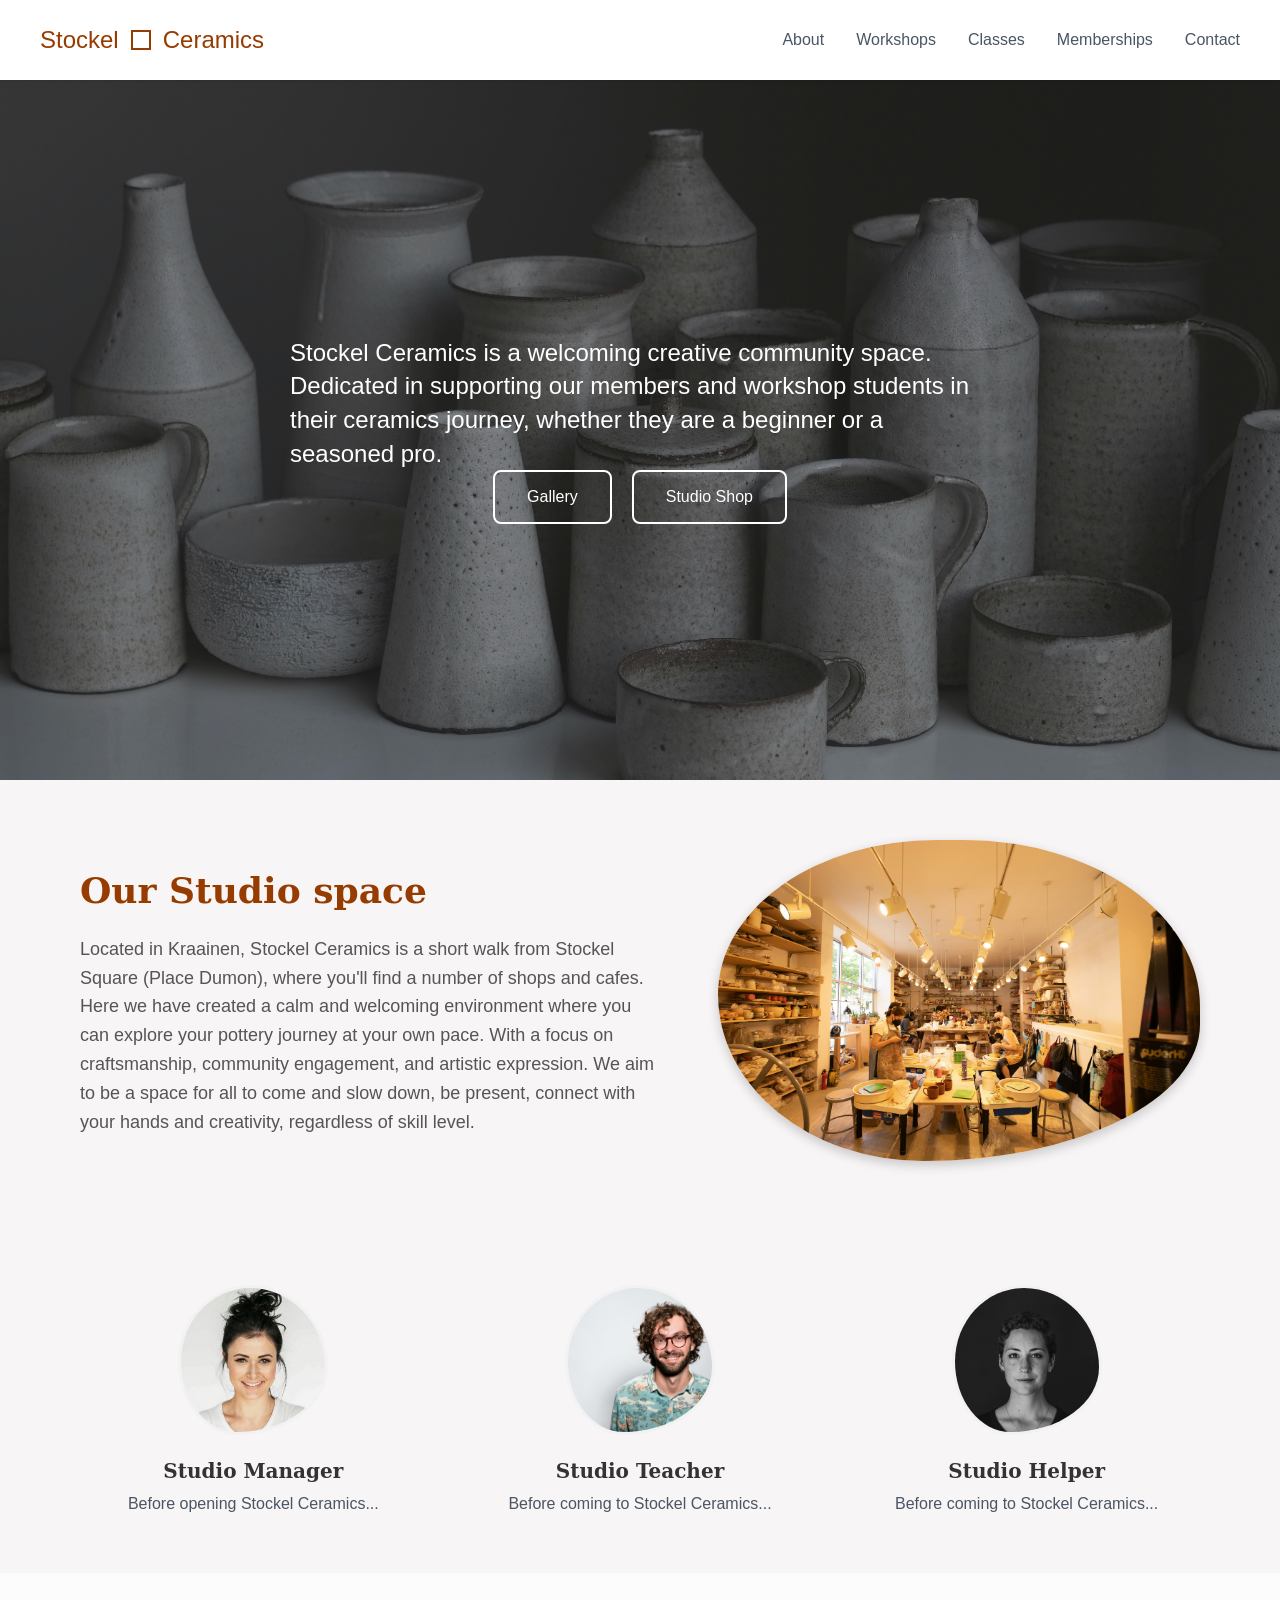
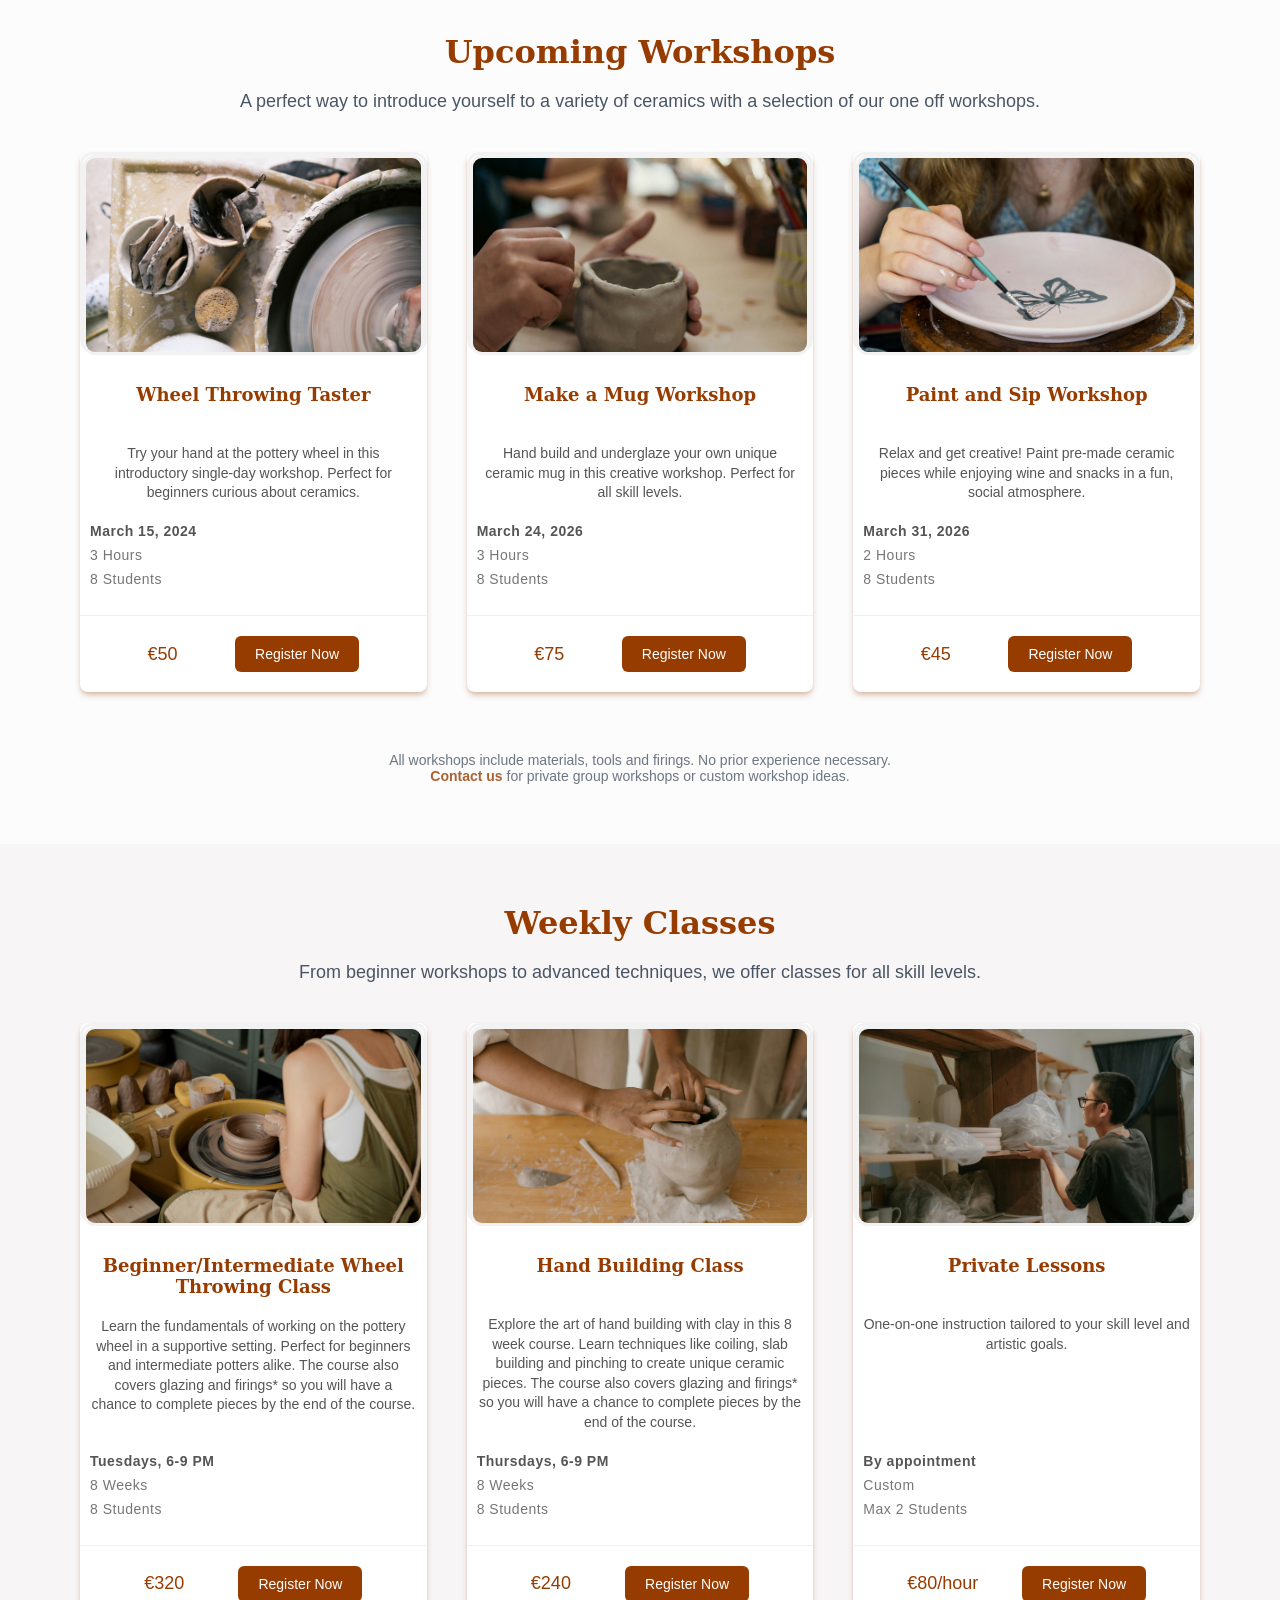
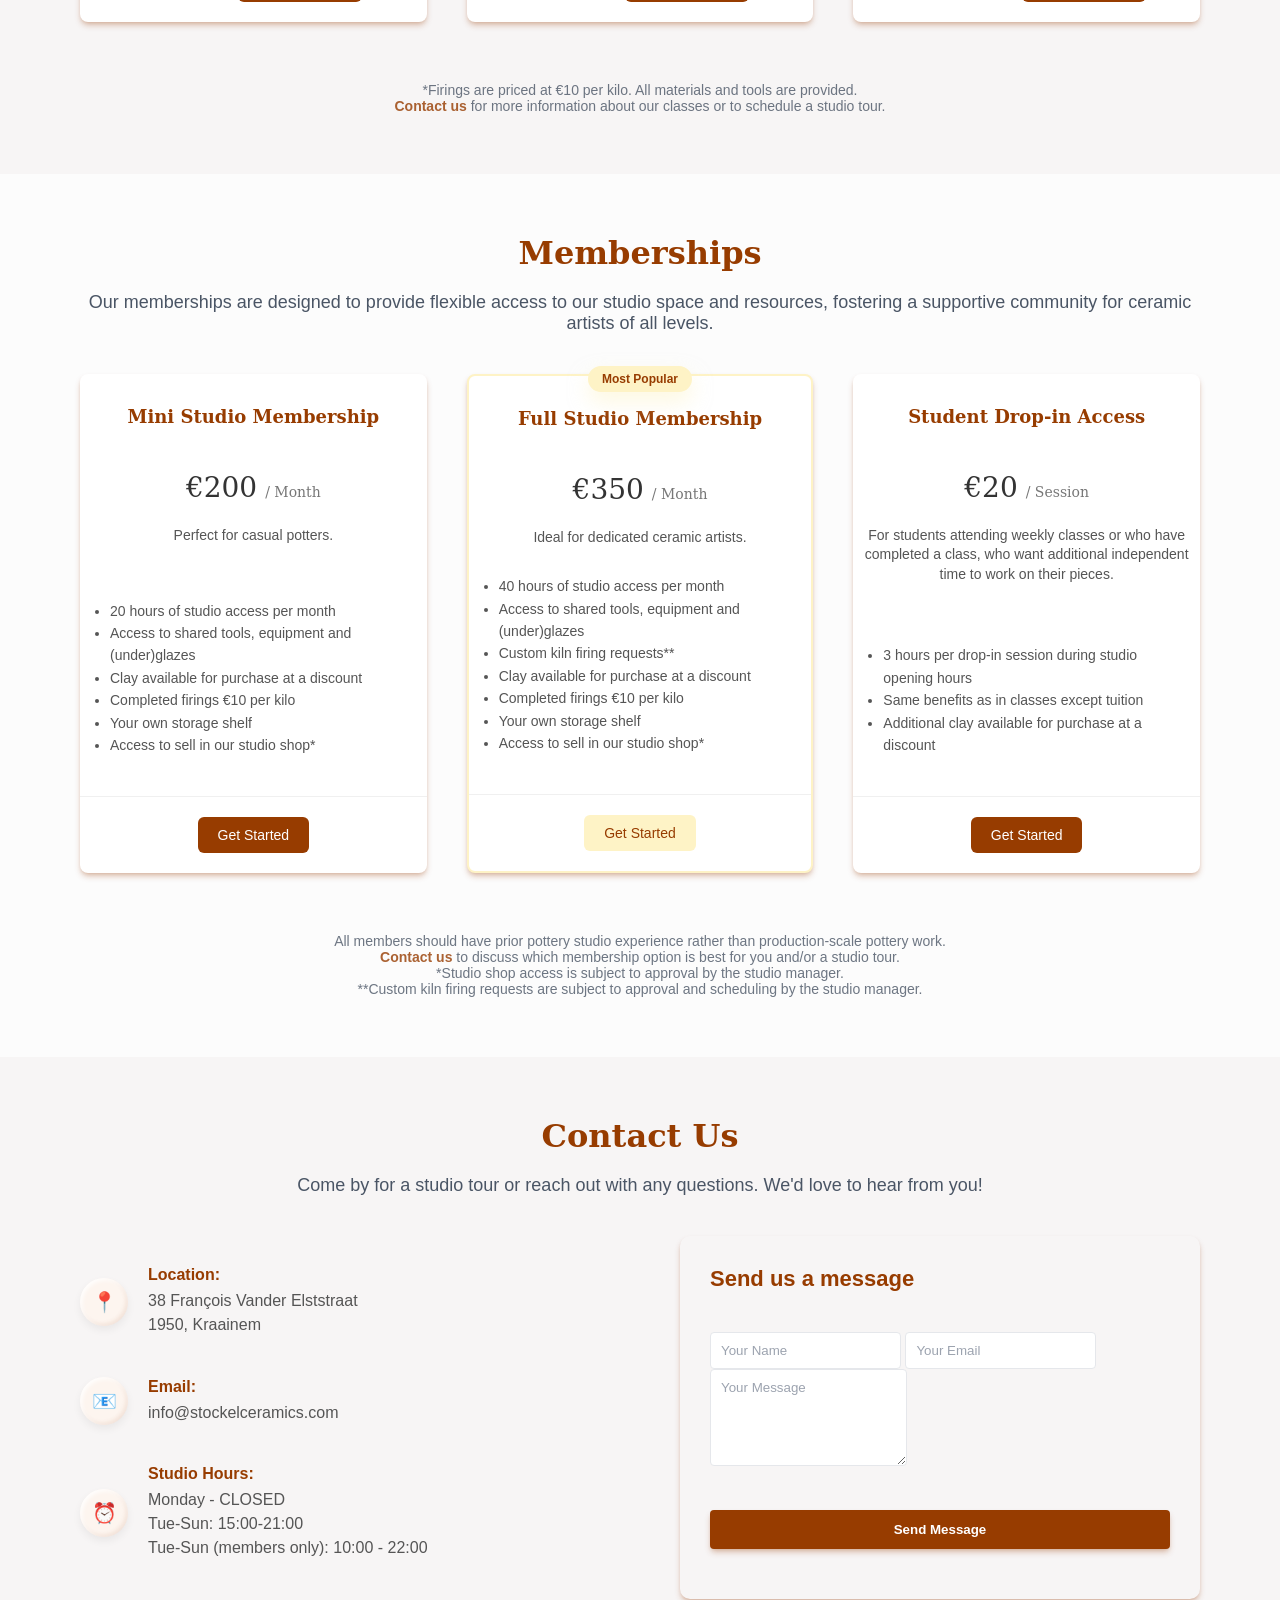
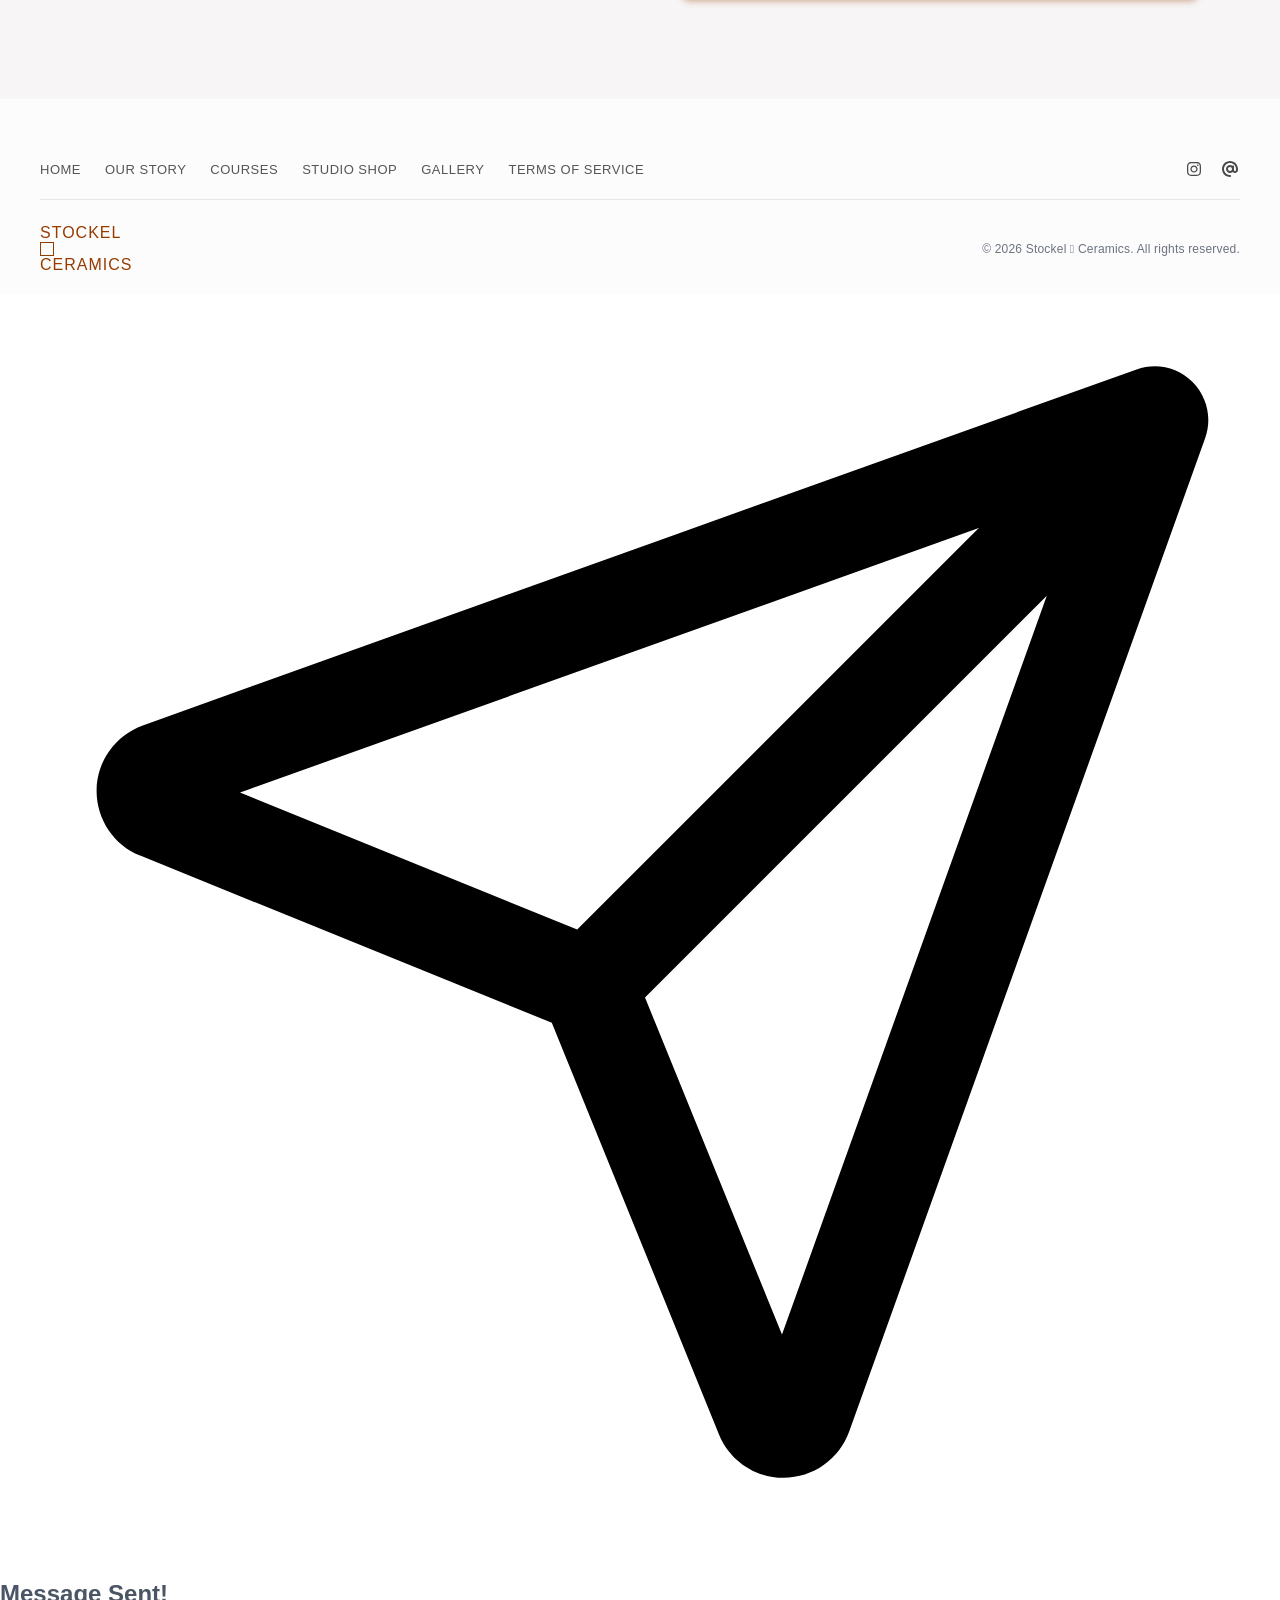
==== index.html @ bee84c6d "Update index.html Added sent-message code for the pop up once the contact form has been filled out" ====
<!doctype html>
<html lang="en">
  <head>
    <meta charset="UTF-8" />
    <meta name="viewport" content="width=device-width, initial-scale=1.0" />
    <link rel="stylesheet" href="src/styles.css" />
    <title>Homepage</title>
  </head>
  <body>
    <main class="studio-webpage">
      <header class="header">
        <a href="index.html" class="logo">
          <span class="logo__text">Stockel</span>
          <div class="logo__square"></div>
          <!-- The simple square outline -->
          <span class="logo__text">Ceramics</span>
        </a>

        <nav class="navigation">
          <ul class="nav-list">
            <li><a href="#about" class="nav-link">About</a></li>
            <li><a href="#workshops" class="nav-link">Workshops</a></li>
            <li><a href="#classes" class="nav-link">Classes</a></li>
            <li><a href="#memberships" class="nav-link">Memberships</a></li>
            <li><a href="#contact" class="nav-link">Contact</a></li>
          </ul>
        </nav>
      </header>

      <section class="hero">
        <img
          class="hero__background"
          src="image/hero-background.jpg"
          alt="A Selection of ceramics"
          width="100%"
        />
        <p class="hero__intro">
          Stockel Ceramics is a welcoming creative community space. Dedicated in
          supporting our members and workshop students in their ceramics
          journey, whether they are a beginner or a seasoned pro.
        </p>

        <div class="hero__actions">
          <a href="gallery.html" class="gallery-btn">Gallery</a>
          <a href="shop.html" class="shop-btn">Studio Shop</a>
        </div>
      </section>

      <!-- ABOUT SECTION -->

      <section class="about-section bg-shade" id="about">
        <div class="about__hero">
          <div class="about__text">
            <h2 class="about-title">Our Studio space</h2>
            <p class="studio-intro">
              Located in Kraainen, Stockel Ceramics is a short walk from Stockel
              Square (Place Dumon), where you'll find a number of shops and
              cafes. Here we have created a calm and welcoming environment where
              you can explore your pottery journey at your own pace. With a
              focus on craftsmanship, community engagement, and artistic
              expression. We aim to be a space for all to come and slow down, be
              present, connect with your hands and creativity, regardless of
              skill level.
            </p>
          </div>

          <div class="about__image-wrapper">
            <img
              class="about__image"
              src="image/studio-view.jpg"
              alt="Member working at the pottery wheel"
              width="100%"
            />
            <div class="about__image-accent"></div>
            <!-- The simple square outline accent -->
          </div>
        </div>

        <div class="values-grid">
          <div class="value-card">
            <div class="value-card__shape">
              <img src="image/studio-manager.jpg" alt="Studio Manager" />
            </div>
            <h3 class="value-title">Studio Manager</h3>
            <p>Before opening Stockel Ceramics...</p>
          </div>

          <div class="value-card">
            <div class="value-card__shape">
              <img src="image/studio-teacher.jpg" alt="Studio Teacher" />
            </div>
            <h3 class="value-title">Studio Teacher</h3>
            <p>Before coming to Stockel Ceramics...</p>
          </div>

          <div class="value-card">
            <div class="value-card__shape">
              <img src="image/studio-helper.jpg" alt="Studio Helper" />
            </div>
            <h3 class="value-title">Studio Helper</h3>
            <p>Before coming to Stockel Ceramics...</p>
          </div>
        </div>
      </section>

      <!-- WORKSHOPS SECTION -->

      <section class="offer-section bg-light" id="workshops">
        <div class="section__header">
          <h2 class="section-title">Upcoming Workshops</h2>
          <p class="section-subtitle">
            A perfect way to introduce yourself to a variety of ceramics with a
            selection of our one off workshops.
          </p>
        </div>
        <div class="section__list">
          <div class="offer-card">
            <div class="offer-card__image">
              <img
                src="image/wheel_unsplash.jpg"
                class="offer-card__image"
                alt="Wheel Throwing Workshop"
              />
            </div>
            <div class="offer-card__content">
              <h3 class="offer-card__title">Wheel Throwing Taster</h3>
              <p class="offer-card__description">
                Try your hand at the pottery wheel in this introductory
                single-day workshop. Perfect for beginners curious about
                ceramics.
              </p>
              <span class="offer-card__date">March 15, 2024</span>
              <span class="offer-card__duration">3 Hours</span>
              <span class="offer-card__class-size">8 Students</span>
            </div>
            <div class="offer-card__footer">
              <span class="offer-card__price">€50</span>
              <button class="offer-card__register-btn">Register Now</button>
            </div>
          </div>

          <div class="offer-card">
            <div class="offer-card__image">
              <img
                src="image/hand-build-a-mug.jpg"
                class="offer-card__image"
                alt="Hand Build a Mug Workshop"
              />
            </div>
            <div class="offer-card__content">
              <h3 class="offer-card__title">Make a Mug Workshop</h3>
              <p class="offer-card__description">
                Hand build and underglaze your own unique ceramic mug in this
                creative workshop. Perfect for all skill levels.
              </p>
              <span class="offer-card__date">March 24, 2026</span>
              <span class="offer-card__duration">3 Hours</span>
              <span class="offer-card__class-size">8 Students</span>
            </div>
            <div class="offer-card__footer">
              <span class="offer-card__price">€75</span>
              <button class="offer-card__register-btn">Register Now</button>
            </div>
          </div>

          <div class="offer-card">
            <div class="offer-card__image">
              <img
                src="image/paint-a-plate.jpg"
                class="offer-card__image"
                alt="Paint and Sip Workshop"
              />
            </div>
            <div class="offer-card__content">
              <h3 class="offer-card__title">Paint and Sip Workshop</h3>
              <p class="offer-card__description">
                Relax and get creative! Paint pre-made ceramic pieces while
                enjoying wine and snacks in a fun, social atmosphere.
              </p>
              <span class="offer-card__date">March 31, 2026</span>
              <span class="offer-card__duration">2 Hours</span>
              <span class="offer-card__class-size">8 Students</span>
            </div>
            <div class="offer-card__footer">
              <span class="offer-card__price">€45</span>
              <button class="offer-card__register-btn">Register Now</button>
            </div>
          </div>
        </div>

        <div class="offer__footer">
          <p class="offer__footer-text">
            All workshops include materials, tools and firings. No prior
            experience necessary.
          </p>
          <p class="offer__footer-text">
            <a href="#contact" class="offer__contact-link">Contact us</a> for
            private group workshops or custom workshop ideas.
          </p>
        </div>
      </section>

      <!-- CLASSES SECTION-->

      <section class="offer-section bg-shade" id="classes">
        <div class="section__header">
          <h2 class="section-title">Weekly Classes</h2>
          <p class="section-subtitle">
            From beginner workshops to advanced techniques, we offer classes for
            all skill levels.
          </p>
        </div>
        <div class="section__list">
          <div class="offer-card">
            <div class="offer-card__image">
              <img
                src="image/throwing_unsplash.jpg"
                class="offer-card__image"
                alt="Beginner/ Intermediate Class"
              />
            </div>
            <div class="offer-card__content">
              <h3 class="offer-card__title">
                Beginner/Intermediate Wheel Throwing Class
              </h3>
              <p class="offer-card__description">
                Learn the fundamentals of working on the pottery wheel in a
                supportive setting. Perfect for beginners and intermediate
                potters alike. The course also covers glazing and firings* so
                you will have a chance to complete pieces by the end of the
                course.
              </p>
              <span class="offer-card__date">Tuesdays, 6-9 PM</span>
              <span class="offer-card__duration">8 Weeks</span>
              <span class="offer-card__class-size">8 Students</span>
            </div>
            <div class="offer-card__footer">
              <span class="offer-card__price">€320</span>
              <button class="offer-card__register-btn">Register Now</button>
            </div>
          </div>

          <div class="offer-card">
            <div class="offer-card__image">
              <img
                src="image/hand-building.jpg"
                class="offer-card__image"
                alt="Hand Building Class"
              />
            </div>
            <div class="offer-card__content">
              <h3 class="offer-card__title">Hand Building Class</h3>
              <p class="offer-card__description">
                Explore the art of hand building with clay in this 8 week
                course. Learn techniques like coiling, slab building and
                pinching to create unique ceramic pieces. The course also covers
                glazing and firings* so you will have a chance to complete
                pieces by the end of the course.
              </p>
              <span class="offer-card__date">Thursdays, 6-9 PM</span>
              <span class="offer-card__duration">8 Weeks</span>
              <span class="offer-card__class-size">8 Students</span>
            </div>
            <div class="offer-card__footer">
              <span class="offer-card__price">€240</span>
              <button class="offer-card__register-btn">Register Now</button>
            </div>
          </div>

          <div class="offer-card">
            <div class="offer-card__image">
              <img
                src="image/student-works.jpg"
                class="offer-card__image"
                alt="Student Works"
              />
            </div>
            <div class="offer-card__content">
              <h3 class="offer-card__title">Private Lessons</h3>
              <p class="offer-card__description">
                One-on-one instruction tailored to your skill level and artistic
                goals.
              </p>
              <span class="offer-card__date">By appointment</span>
              <span class="offer-card__duration">Custom</span>
              <span class="offer-card__class-size">Max 2 Students</span>
            </div>

            <div class="offer-card__footer">
              <span class="offer-card__price">€80/hour</span>
              <button class="offer-card__register-btn">Register Now</button>
            </div>
          </div>
        </div>

        <div class="offer__footer">
          <p class="offer__footer-text">
            *Firings are priced at €10 per kilo. All materials and tools are
            provided. <br />
            <a href="#contact" class="offer__contact-link">Contact us</a> for
            more information about our classes or to schedule a studio tour.
          </p>
        </div>
      </section>

      <!-- MEMBERSHIP SECTION -->

      <section class="offer-section bg-light" id="memberships">
        <div class="section__header">
          <h2 class="section-title">Memberships</h2>
          <p class="section-subtitle">
            Our memberships are designed to provide flexible access to our
            studio space and resources, fostering a supportive community for
            ceramic artists of all levels.
          </p>
        </div>
        <div class="section__list">
          <div class="offer-card">
            <div class="offer-card__content">
              <h3 class="offer-card__title">Mini Studio Membership</h3>
              <div class="membership-card__price-box">
                <span class="membership-card__price">€200</span>
                <span class="membership-card__period">/ Month</span>
              </div>
              <p class="membership-card__description">
                Perfect for casual potters.
              </p>
              <ul class="membership-benefits">
                <li>20 hours of studio access per month</li>
                <li>Access to shared tools, equipment and (under)glazes</li>
                <li>Clay available for purchase at a discount</li>
                <li>Completed firings €10 per kilo</li>
                <li>Your own storage shelf</li>
                <li>Access to sell in our studio shop*</li>
              </ul>
            </div>

            <div class="offer-card__footer">
              <button class="offer-card__register-btn">Get Started</button>
            </div>
          </div>

          <div class="offer-card offer-card--most-popular">
            <div class="offer-card__badge">Most Popular</div>
            <!-- The badge for the most popular membership -->
            <div class="offer-card__content">
              <h3 class="offer-card__title">Full Studio Membership</h3>
              <div class="membership-card__price-box">
                <span class="membership-card__price">€350</span>
                <span class="membership-card__period">/ Month</span>
              </div>
              <p class="membership-card__description">
                Ideal for dedicated ceramic artists.
              </p>
              <ul class="membership-benefits">
                <li>40 hours of studio access per month</li>
                <li>Access to shared tools, equipment and (under)glazes</li>
                <li>Custom kiln firing requests**</li>
                <li>Clay available for purchase at a discount</li>
                <li>Completed firings €10 per kilo</li>
                <li>Your own storage shelf</li>
                <li>Access to sell in our studio shop*</li>
              </ul>
            </div>

            <div class="offer-card__footer">
              <button
                class="offer-card__register-btn offer-card__register-btn--most-popular"
              >
                Get Started
              </button>
            </div>
          </div>

          <div class="offer-card">
            <div class="offer-card__content">
              <h3 class="offer-card__title">Student Drop-in Access</h3>
              <div class="membership-card__price-box">
                <span class="membership-card__price">€20</span>
                <span class="membership-card__period">/ Session</span>
              </div>
              <p class="membership-card__description">
                For students attending weekly classes or who have completed a
                class, who want additional independent time to work on their
                pieces.
              </p>
              <ul class="membership-benefits">
                <li>3 hours per drop-in session during studio opening hours</li>
                <li>Same benefits as in classes except tuition</li>
                <li>Additional clay available for purchase at a discount</li>
              </ul>
            </div>

            <div class="offer-card__footer">
              <button class="offer-card__register-btn">Get Started</button>
            </div>
          </div>
        </div>

        <div class="offer__footer">
          <p class="offer__footer-text">
            All members should have prior pottery studio experience rather than
            production-scale pottery work. <br /><a
              href="#contact"
              class="offer__contact-link"
              >Contact us</a
            >
            to discuss which membership option is best for you and/or a studio
            tour. <br />
            *Studio shop access is subject to approval by the studio manager.
            <br />
            **Custom kiln firing requests are subject to approval and scheduling
            by the studio manager.
          </p>
        </div>
      </section>

      <!-- CONTACT PAGE -->

      <section class="contact-section bg-shade" id="contact">
        <div class="contact-us_header">
          <h2 class="section-title">Contact Us</h2>
          <p class="section-subtitle">
            Come by for a studio tour or reach out with any questions. We'd love
            to hear from you!
          </p>
        </div>

        <div class="contact-us_container">
          <div class="contact-us_info">
            <div class="info-details">
              <div class="info-icon">📍</div>
              <div class="info-text">
                <strong>Location:</strong>
                <p>38 François Vander Elststraat<br />1950, Kraainem</p>
              </div>
            </div>

            <div class="info-details">
              <div class="info-icon">📧</div>
              <div class="info-text">
                <strong>Email:</strong>
                <p>info@stockelceramics.com</p>
              </div>
            </div>

            <div class="info-details">
              <div class="info-icon">⏰</div>
              <div class="info-text">
                <strong>Studio Hours:</strong>
                <p>
                  Monday - CLOSED<br />Tue-Sun: 15:00-21:00<br />Tue-Sun
                  (members only): 10:00 - 22:00
                </p>
              </div>
            </div>
          </div>

          <form class="contact-form" id="contact-form">
            <h3 class="form-header">Send us a message</h3>
            <div class="user-details">
              <input type="text" name="name" placeholder="Your Name" required />
              <input
                type="email"
                name="email"
                placeholder="Your Email"
                required
              />
              <textarea
                name="message"
                placeholder="Your Message"
                rows="5"
                required
              ></textarea>
            </div>
            <button type="submit" class="btn-submit">Send Message</button>
          </form>
        </div>
      </section>

      <!-- FOOTER -->

      <footer class="footer">
        <div class="site-footer__container">
          <div class="site-footer__top-row">
            <nav class="site-footer__nav">
              <a href="index.html">Home</a>
              <a href="#about">Our Story</a>
              <a href="#workshops">Courses</a>
              <a href="shop.html">Studio Shop</a>
              <a href="gallery.html">Gallery</a>
              <a href="terms.html">Terms of Service</a>
            </nav>
            <div class="site-footer__socials">
              <a
                href="https://instagram.com/stockelceramics"
                target="_blank"
                aria-label="Instagram"
                class="social-icons"
              >
                <img
                  src="image/instagram-logo.svg"
                  alt="IG logo"
                  class="social-logo-svg"
                />
              </a>
              <a
                href="#contact"
                aria-label="Contact Email"
                class="social-icons"
              >
                <img
                  src="image/email-logo.svg"
                  alt="Email logo"
                  class="social-logo-svg"
                />
              </a>
            </div>
          </div>

          <hr class="site-footer__divider" />

          <div class="site-footer__bottom-row">
            <div class="site-footer__brand">
              <span class="site-footer__logo">Stockel</span>
              <div class="site-footer__logo-square"></div>
              <!-- The simple square outline -->
              <span class="site-footer__logo">Ceramics</span>
            </div>
            <p class="site-footer__copyright">
              © 2026 Stockel ⃞ Ceramics. All rights reserved.
            </p>
          </div>
        </div>
      </footer>
    </main>

    <!-- SENT MESSAGE CONFIRMATION -->

    <div class="sent-message-overlay hidden" id="sent-message-popup">
      <div class="sent-message-card">
        <h2 class="sent-message__header">
          <img
            src="image/paper-plane.svg"
            class="sent-message__image"
            alt="paper plane icon"
          />Message Sent!
        </h2>
        <p>Thank you for your message. We'll be in touch soon!.</p>
      </div>
    </div>

    <script src="src/index.js"></script>
  </body>
</html>
---- src/styles.css ----
/* Global Reset & Base Styles */
html {
  scroll-behavior: smooth;
}

* {
  box-sizing: border-box;
  margin: 0;
  padding: 0;
}

body {
  font-family: "Inter", sans-serif;
  background-color: white;
  color: #4a5565;
}

/* Header & Logo */
.header {
  width: 100%; /* Changed from 1030px to be responsive */
  height: 80px;
  padding: 0 40px;
  display: flex;
  justify-content: space-between;
  align-items: center;
  background: rgba(255, 255, 255, 0.95);
  box-shadow: 0 1px 3px rgba(0, 0, 0, 0.1);
  position: sticky; /* Keeps header at top while scrolling */
  top: 0;
  z-index: 1000;
}

.logo {
  display: flex;
  align-items: center;
  gap: 12px;
  color: #973c00;
  font-size: 24px;
  font-weight: 400;
  text-decoration: none;
}

.logo__square {
  width: 20px;
  height: 20px;
  border: 2px solid #973c00;
}

/* Navigation */
.nav-list {
  display: flex;
  list-style: none;
  gap: 32px;
}

.nav-link {
  text-decoration: none;
  color: #4a5565;
  font-size: 16px;
  transition: color 0.2s;
}

.nav-link:hover {
  color: #973c00;
}

/* Hero Section */
.hero {
  position: relative; /* Essential for containing the absolute image */
  min-height: 700px;
  display: flex;
  flex-direction: column;
  justify-content: center;
  align-items: center;
  overflow: hidden; /* Keeps the image inside the hero box */
  background-color: #333; /* Fallback color so you can see if the hero exists */
}

.hero__background {
  position: absolute;
  top: 0;
  left: 0;
  width: 100%;
  height: 100%;
  object-fit: cover; /* Prevents the image from being squashed */
  opacity: 0.5;
  z-index: 0; /* Changed from -1 to 0 */
}

.hero__intro {
  max-width: 700px;
  color: white;
  font-size: 24px;
  line-height: 1.4;
  position: relative; /* Needed for z-index to work */
  z-index: 1; /* Ensures text is above the background image */
}

/* Buttons */
.hero__actions {
  display: flex;
  gap: 20px;
  position: relative; /* Needed for z-index to work */
  z-index: 1; /* Ensures buttons are above the background image */
}

.gallery-btn,
.shop-btn {
  padding: 16px 32px;
  border: 2px solid white;
  border-radius: 8px;
  color: white;
  text-decoration: none;
  font-size: 16px;
  transition: background 0.3s;
}

.gallery-btn:hover,
.shop-btn:hover {
  background: white;
  color: #333;
}

/* GALLERY PAGE */

.gallery-year__header {
  margin: 60px auto 20px auto;
  max-width: 1200px;
  padding: 0 40px;
}

.gallery-year__header h2 {
  color: #973c00;
  font-family: serif, georgia, serif;
  font-size: 24px;
}

.gallery-year__header hr {
  border: none;
}

.gallery-grid {
  display: grid;
  /* This creates 3 columns that resize automatically */
  grid-template-columns: repeat(auto-fit, minmax(300px, 1fr));
  gap: 20px;
  padding: 40px;
  max-width: 1200px;
  margin: 0 auto; /* Centers the whole grid */
}

.gallery-item img {
  height: 300px;
  border-radius: 4px;
  box-shadow:
    0px 4px 6px -1px rgba(151, 60, 0, 0.3),
    0px 2px 4px -2px rgba(151, 60, 0, 0.2); /* Subtle shadow for depth */
  object-fit: cover; /* Keeps images from looking squished */
  transition: transform 0.3s ease;
  width: 100%;
}

.gallery-item img:hover {
  transform: scale(1.02); /* Subtle pop effect on hover */
}

/* STUDIO SHOP PAGE */

.studio-page {
  background-color: #fcfcfc;
}

.shop-content {
  padding: 80px 20px 20px 20px; /* More top room, less bottom room */
  max-width: 1100px;
  margin: 0 auto;
  text-align: center; /* Centers all text inside */
}

.shop-content h1 {
  font-size: 32px;
  color: #333;
  margin-bottom: 16px; /* Space between H1 and P */
  font-weight: 500;
  letter-spacing: -0.5px;
}

.shop-content p {
  font-size: 18px;
  color: #666;
  max-width: 600px; /* Keeps the text from stretching too wide */
  margin: 0 auto 40px auto; /* Centers the paragraph block and adds space below */
  line-height: 1.6;
}

.shop-grid {
  display: grid;
  grid-template-columns: repeat(auto-fit, minmax(250px, 1fr));
  gap: 24px;
  padding: 60px 20px;
  max-width: 1100px;
  margin: 0 auto;
}

.product-card {
  background: white;
  border-radius: 12px;
  overflow: hidden;
  box-shadow: 0 4px 12px rgba(0, 0, 0, 0.05); /* Soft shadow */
  transition: transform 0.2s ease;
}

.product-card__image {
  background-color: #f2f2f2; /* Light grey background behind the products */
  height: 250px;
  display: flex;
  justify-content: center;
  align-items: center;
}

.product-card__image img {
  width: 100%;
  height: 100%;
  object-fit: cover;
}

.product-card__info {
  padding: 20px;
}

.product-card__title {
  font-size: 18px;
  color: #333;
  margin-bottom: 8px;
}

.product-card__description {
  font-size: 14px;
  color: #666;
  margin-bottom: 20px;
  line-height: 1.4;
}

.product-card__footer {
  align-items: center;
  border-top: 1px solid #f0f0f0;
  display: flex;
  width: 100%;
}

.product-card__price {
  color: #973c00; /* Your brand orange */
  display: inline-flex;
  font-size: 20px;
  font-weight: 500;
  line-height: 1;
  margin: 0;
  padding-top: 20px;
  transform: translateY(6px);
  width: auto;
}

.btn-buy {
  align-items: center;
  background-color: #973c00;
  border: none;
  border-radius: 6px;
  cursor: pointer;
  display: flex;
  height: 40px;
  justify-content: center;
  margin: auto;
  transition: background 0.2s;
  width: 40px;
}

.btn-buy:hover {
  background-color: #7a3100;
  opacity: 0.8;
  transition:
    background 0.2s,
    opacity 0.2s;
}

.btn-buy__icon {
  color: white;
  display: block;
  font-size: 24px;
  font-weight: 300;
  line-height: 1;
  transform: translateY(-1px);
}

/* ABOUT SECTION */

.about-section,
.offer-section,
.contact-section {
  width: 100%;
  padding: 60px 0;
}

.about__hero,
.section__header,
.section__list,
.values-grid,
.contact-us_container {
  max-width: 1200px;
  margin: 0 auto;
  padding: 0 40px; /* Keeps your nice breathing room on the sides */
}

.bg-light {
  background-color: #fcfcfc;
}

.bg-shade {
  background-color: #f7f5f5;
}

.about__hero {
  display: grid;
  grid-template-columns: 1.2fr 1fr;
  gap: 60px;
  align-items: center;
  margin-bottom: 100px;
}

.about-title {
  color: #973c00;
  font-size: 36px;
  margin-bottom: 24px;
  font-family: "serif", Georgia, serif;
}

.about__text p {
  color: #555;
  font-size: 18px;
  line-height: 1.6;
  margin-bottom: 20px;
}

.about__image-wrapper {
  position: relative;
}

.about__image {
  width: 100%;
  height: auto;
  object-fit: cover;
  border-radius: 48% 52% 61% 45% / 51% 55% 45% 55%;
  margin-bottom: 20px;
  box-shadow: 0 4px 12px rgba(0, 0, 0, 0.2);
}

.values-grid {
  display: grid;
  grid-template-columns: repeat(3, 1fr);
  gap: 40px;
  text-align: center;
}

.value-card__shape img {
  width: 150px;
  height: 150px;
  object-fit: cover;
  border-radius: 48% 52% 61% 39% / 51% 55% 45% 49%;
  margin-bottom: 20px;
  border: 3px solid #f2f2f2;
}

.value-title {
  color: #333;
  font-size: 20px;
  margin-bottom: 12px;
  font-family: "Serif", Georgia, serif;
}

/* WORKSHOPS + CLASSES SECTION */

.section__header {
  text-align: center;
  margin-bottom: 40px;
}

.section-title {
  color: #973c00;
  font-family: "Serif", Georgia, serif;
}

.section__list {
  display: grid;
  grid-template-columns: repeat(3, 1fr);
  gap: 40px;
}

.offer-card {
  background: white;
  border-radius: 8px;
  box-shadow:
    0px 4px 6px -1px rgba(151, 60, 0, 0.3),
    0px 2px 4px -2px rgba(151, 60, 0, 0.2); /* Subtle shadow for depth */
  display: flex;
  flex-direction: column;
}

.offer-card__image {
  border-radius: 12px;
  border: 3px solid #f2f2f2;
  height: 200px;
  object-fit: cover;
  width: 100%;
}

.offer-card__content {
  display: flex;
  flex-direction: column;
  flex-grow: 1;
  padding: 20px 10px;
}

.offer-card__title {
  color: #973c00;
  font-family: "Serif", Georgia, serif;
  font-size: 18px;
  font-weight: 600;
  margin-top: 12px;
  margin-bottom: 8px;
  min-height: 40px; /* Ensures titles have a consistent height */
  text-align: center;
}

.offer-card__description {
  color: #555;
  font-size: 14px;
  line-height: 1.4;
  margin-top: 12px;
  margin-bottom: 20px;
  text-align: center;
}

.offer-card__date,
.offer-card__duration,
.offer-card__class-size {
  color: #555;
  display: block;
  font-size: 14px;
  letter-spacing: 0.5px;
  margin-bottom: 8px;
}

.offer-card__date {
  font-weight: 600;
  margin-top: auto; /* Pushes the date to the bottom of the description */
}

.offer-card__duration,
.offer-card__class-size {
  font-weight: 400;
  opacity: 0.8;
}

.offer-card__footer {
  align-items: center;
  border-top: 1px solid #f0f0f0;
  display: flex;
  justify-content: space-evenly;
  margin-top: auto;
  padding: 20px 10px;
}

.offer-card__price {
  color: #973c00;
  font-size: 18px;
  font-weight: 500;
}

.offer-card__register-btn {
  background-color: #973c00;
  border: none;
  border-radius: 6px;
  color: white;
  cursor: pointer;
  font-size: 14px;
  font-weight: 500;
  padding: 10px 20px;
  transition: background 0.2s;
}

.offer-card__register-btn:hover {
  background-color: #7a3100;
  opacity: 0.8;
  transition:
    background 0.2s,
    opacity 0.2s;
}

.offer__footer {
  font-size: 14px;
  margin-top: 60px;
  opacity: 0.8;
  text-align: center;
}

.offer__contact-link {
  color: #973c00;
  font-weight: 600;
  text-decoration: none;
  transition: color 0.2s;
}

.offer__contact-link:hover {
  color: #7a3100;
}

/* MEMBERSHIP SECTION */

.membership-card__price-box {
  align-items: baseline;
  display: flex;
  font-family: "Serif", Georgia, serif;
  gap: 8px;
  justify-content: center;
  margin-top: 20px;
  margin-bottom: 12px;
}

.membership-card__price {
  color: #333;
  display: flex;
  font-size: 28px;
  font-weight: 500;
  line-height: 1;
}

.membership-card__period {
  color: #777;
  display: flex;
  font-size: 14px;
  font-weight: 400;
  line-height: 1;
}

.membership-card__description {
  color: #555;
  font-size: 14px;
  line-height: 1.4;
  margin-top: 12px;
  margin-bottom: 20px;
  text-align: center;
}

.membership-benefits {
  color: #555;
  font-family: inter, sans-serif;
  font-size: 14px;
  line-height: 1.6;
  margin-top: auto; /* Pushes the benefits list to the bottom of the card */
  padding: 8px 20px 20px 20px;
}

.offer-card--most-popular {
  border: 2px solid #fef3c6;
  position: relative;
}

.offer-card__badge {
  background-color: #fef3c6;
  color: #973c00;
  border: 2px solid #fef3c6;
  border-radius: 20px;
  box-shadow: 0px 10px 20px rgba(254, 243, 198, 0.5); /* Soft orange glow */
  font-size: 12px;
  font-weight: 600;
  left: 50%;
  padding: 4px 12px;
  position: absolute;
  top: -10px;
  transform: translateX(-50%);
}

.offer-card__register-btn--most-popular {
  background-color: #fef3c6;
  color: #973c00;
}

.offer-card__register-btn--most-popular:hover {
  background-color: #fcd34d;
  color: #973c00;
  opacity: 0.9;
  transition:
    background 0.2s,
    opacity 0.2s;
}

/* CONTACT SECTION*/

.contact-us_header {
  margin-bottom: 40px;
  text-align: center;
}

.section-title {
  color: #973c00;
  font-size: 32px;
  font-weight: 600;
  margin-bottom: 20px;
}

.section-subtitle {
  font-size: 18px;
  margin-top: 10px;
}

.contact-us_info {
  margin-top: 30px;
}

.contact-us_container {
  align-items: start;
  display: grid;
  gap: 80px;
  grid-template-columns: 1fr 1fr;
  margin-top: 40px;
}

.info-details {
  align-items: center;
  display: flex;
  gap: 20px;
  margin-bottom: 40px;
}

.info-icon {
  align-items: center;
  background: #fdf5ef;
  border-radius: 50%;
  box-shadow:
    inset 2px 2px 4px rgba(255, 255, 255, 0.9),
    /* Top-left white highlight */ inset -2px -2px 4px rgba(151, 60, 0, 0.1),
    /* Bottom-right orange shade */ 0px 4px 8px rgba(0, 0, 0, 0.06); /* Soft shadow underneath */
  display: flex;
  flex-shrink: 0;
  font-size: 20px;
  justify-content: center;
  height: 48px;
  width: 48px;
}

.info-text strong {
  color: #973c00;
  display: block;
  margin-bottom: 5px;
}

.info-text p {
  color: #555;
  line-height: 1.5;
}

.contact-form {
  border-radius: 10px;
  box-shadow:
    0px 4px 6px -1px rgba(151, 60, 0, 0.3),
    0px 2px 4px -2px rgba(151, 60, 0, 0.2); /* Subtle shadow for depth */
  display: flex;
  flex-direction: column;
  gap: 20px;
  margin-bottom: 40px;
  padding: 30px;
}

.form-header {
  color: #973c00;
  font-size: 22px;
  font-weight: 600;
  margin-bottom: 20px;
}

.contact-form input,
.contact-form textarea {
  border: 1px solid #e5e7eb;
  border-radius: 4px;
  font-family: inherit;
  padding: 10px;
}

.contact-form input::placeholder,
.contact-form textarea::placeholder {
  color: #9ca3af;
  opacity: 1;
  font-weight: 300;
}

.btn-submit {
  background: #973c00;
  border: none;
  border-radius: 4px;
  box-shadow:
    0px 4px 6px -1px rgba(151, 60, 0, 0.3),
    0px 2px 4px -2px rgba(151, 60, 0, 0.2); /* Subtle shadow for depth */
  color: white;
  cursor: pointer;
  font-weight: 600;
  margin-top: 20px;
  margin-bottom: 20px;
  padding: 12px;
  transition: opacity 0.3s ease;
}

.btn-submit:hover {
  opacity: 0.9;
}

/* FOOTER */

.footer {
  background-color: #fcfcfc;
  font-family: "Inter", sans-serif;
  padding: 60px 40px 20px 40px;
}

.site-footer__container {
  max-width: 1200px;
  margin: 0 auto;
}

.site-footer__top-row {
  align-items: center;
  display: flex;
  justify-content: space-between;
  margin-bottom: 20px;
}

.site-footer__nav {
  display: flex;
  gap: 24px;
}

.site-footer__nav a {
  color: #555;
  font-size: 13px;
  font-weight: 500;
  letter-spacing: 0.5px;
  text-decoration: none;
  text-transform: uppercase;
  transition: color 0.2s ease;
}

.site-footer__nav a:hover {
  color: #973c00;
}

.site-footer__socials {
  display: flex;
  gap: 16px;
}

.social-icons {
  font-size: 12px;
  text-decoration: none;
  opacity: 0.7;
  transition:
    transform 0.2s,
    opacity 0.2s;
}

.social-logo-svg {
  display: block;
  height: 20px;
  object-fit: contain;
  width: 20px;
}

.site-footer__divider {
  border: none;
  border-top: 1px solid #e5e7eb;
  margin: 0 0 24px 0;
}

.site-footer__bottom-row {
  align-items: center;
  display: flex;
  justify-content: space-between;
}

.site-footer__logo {
  color: #973c00;
  font-size: 16px;
  letter-spacing: 1px;
  text-transform: uppercase;
}

.site-footer__logo-square {
  border: 1.5px solid #973c00;
  height: 14px;
  width: 14px;
}

.site-footer__copyright {
  color: #6b7280;
  font-size: 12px;
  letter-spacing: 0.2px;
}

/* TERMS OF SERVICE + STUDENT CONTRACT */

.terms-content,
.contract-content {
  background-color: #fcfcfc;
  margin: 0 auto;
  padding: 100px 20px;
  width: 100%;
}

.terms-container,
.contract-container {
  margin: 0 auto;
  max-width: 750px;
  padding: 0 40px;
}

.terms-container h1,
.contract-container h1 {
  color: #973c00;
  font-family: inter, sans-serif;
  font-size: 32px;
  margin-bottom: 8px;
}

.terms-section,
.contract-section {
  margin-top: 40px;
}

.terms-section h3,
.contract-section h3 {
  color: #973c00;
  border-bottom: 1px solid #e5e7eb;
  font-family: inter, sans-serif;
  font-size: 12px;
  margin-bottom: 12px;
  padding-bottom: 6px;
}

.terms-section p,
.contract-section li {
  color: #555;
  line-height: 1.6;
  margin-bottom: 16px;
  text-align: justify;
}

.contract-section ul {
  color: #555;
}

.contract-section li {
  color: #555;
  list-style-type: none;
  font-size: 15px;
  line-height: 1.6;
  margin-bottom: 10px;
}

.terms-section strong,
.contract-section strong {
  color: #973c00;
}

.contract-link {
  color: #973c00;
  text-decoration: none;
}

.contract-link:hover {
  text-decoration: none;
}
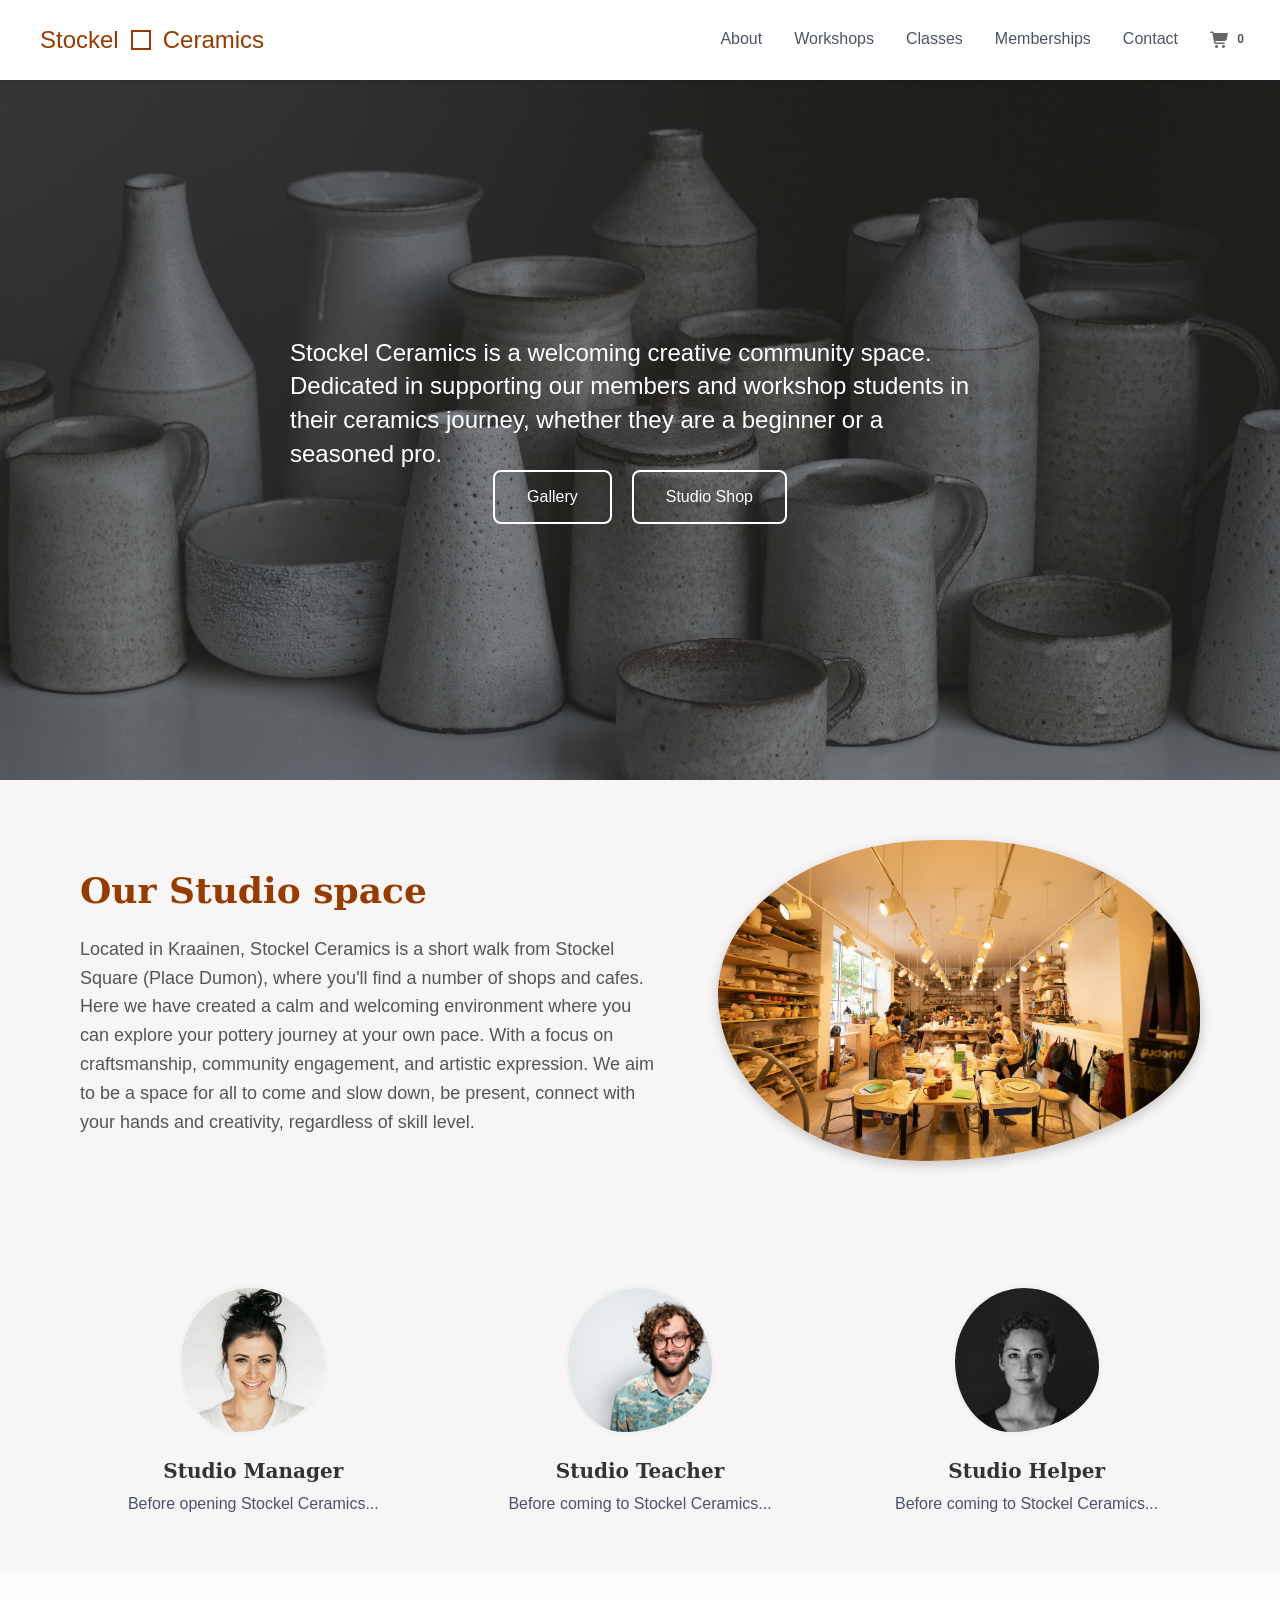
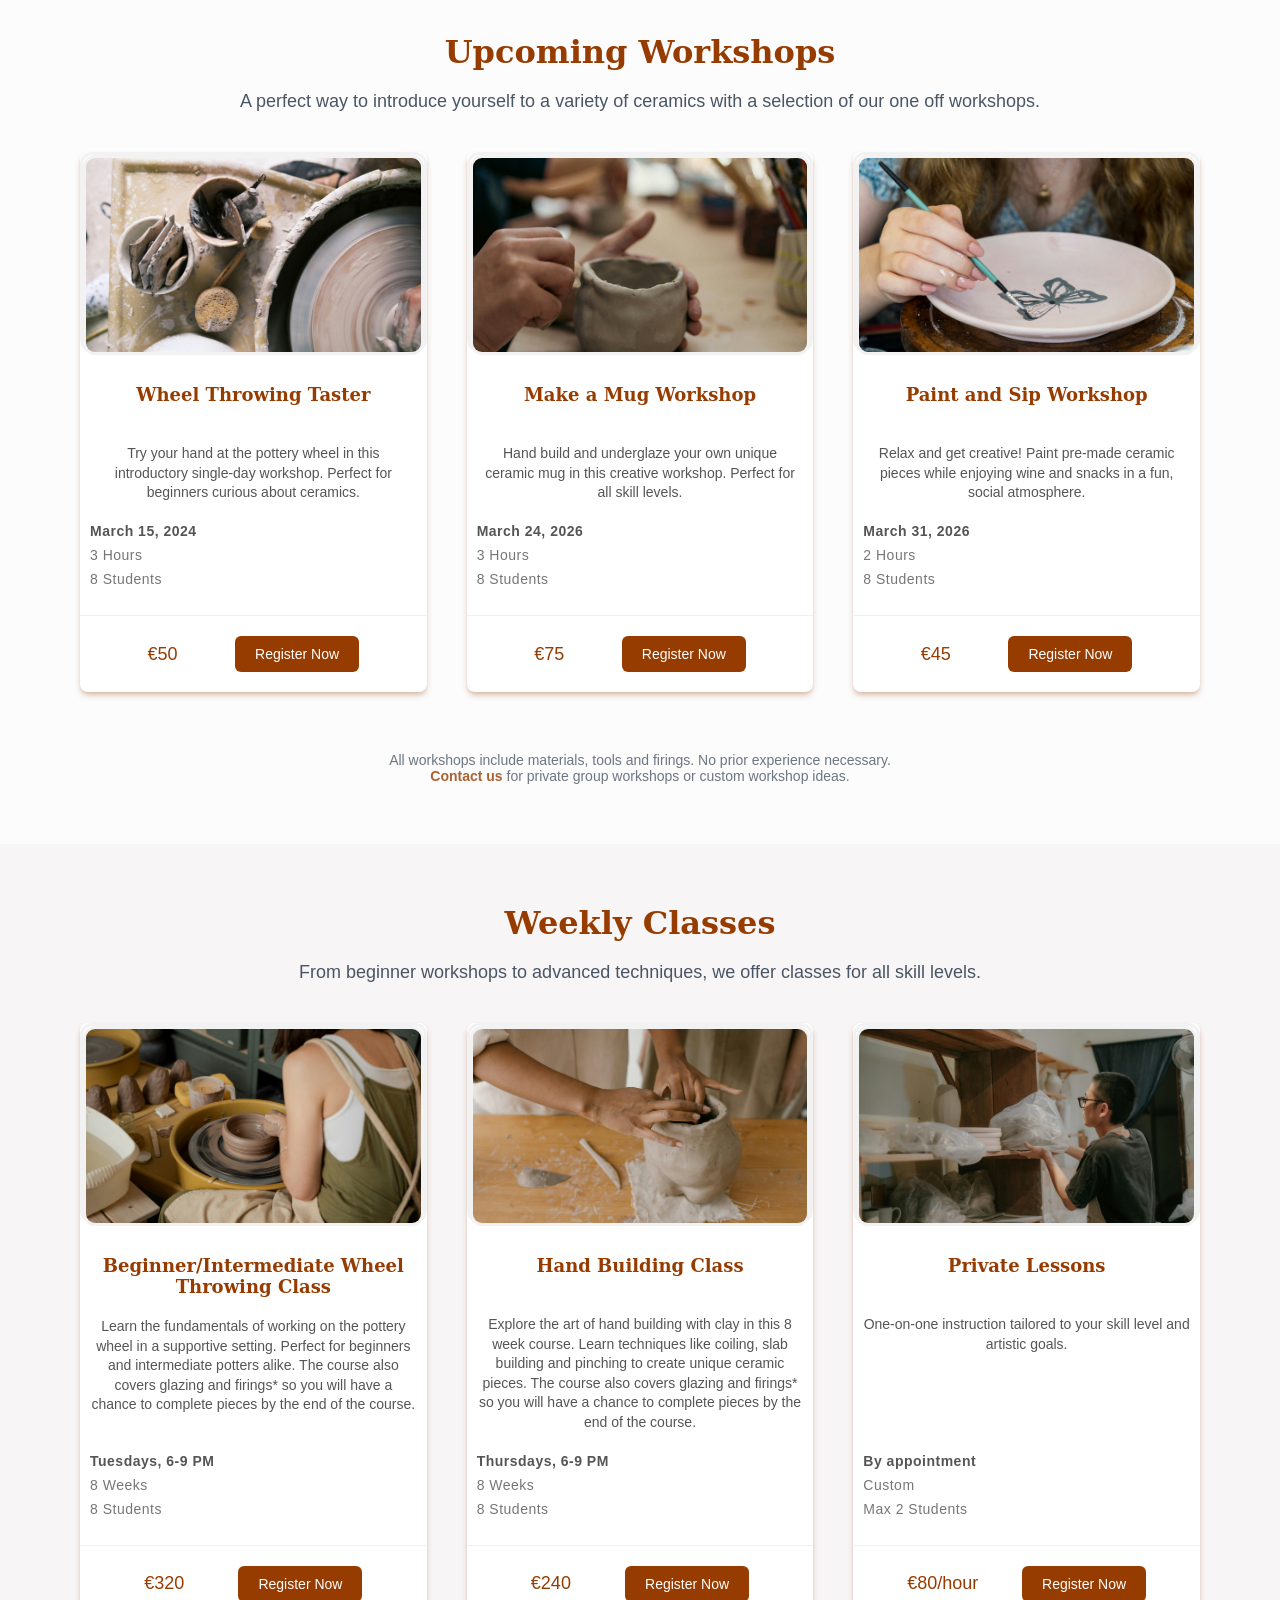
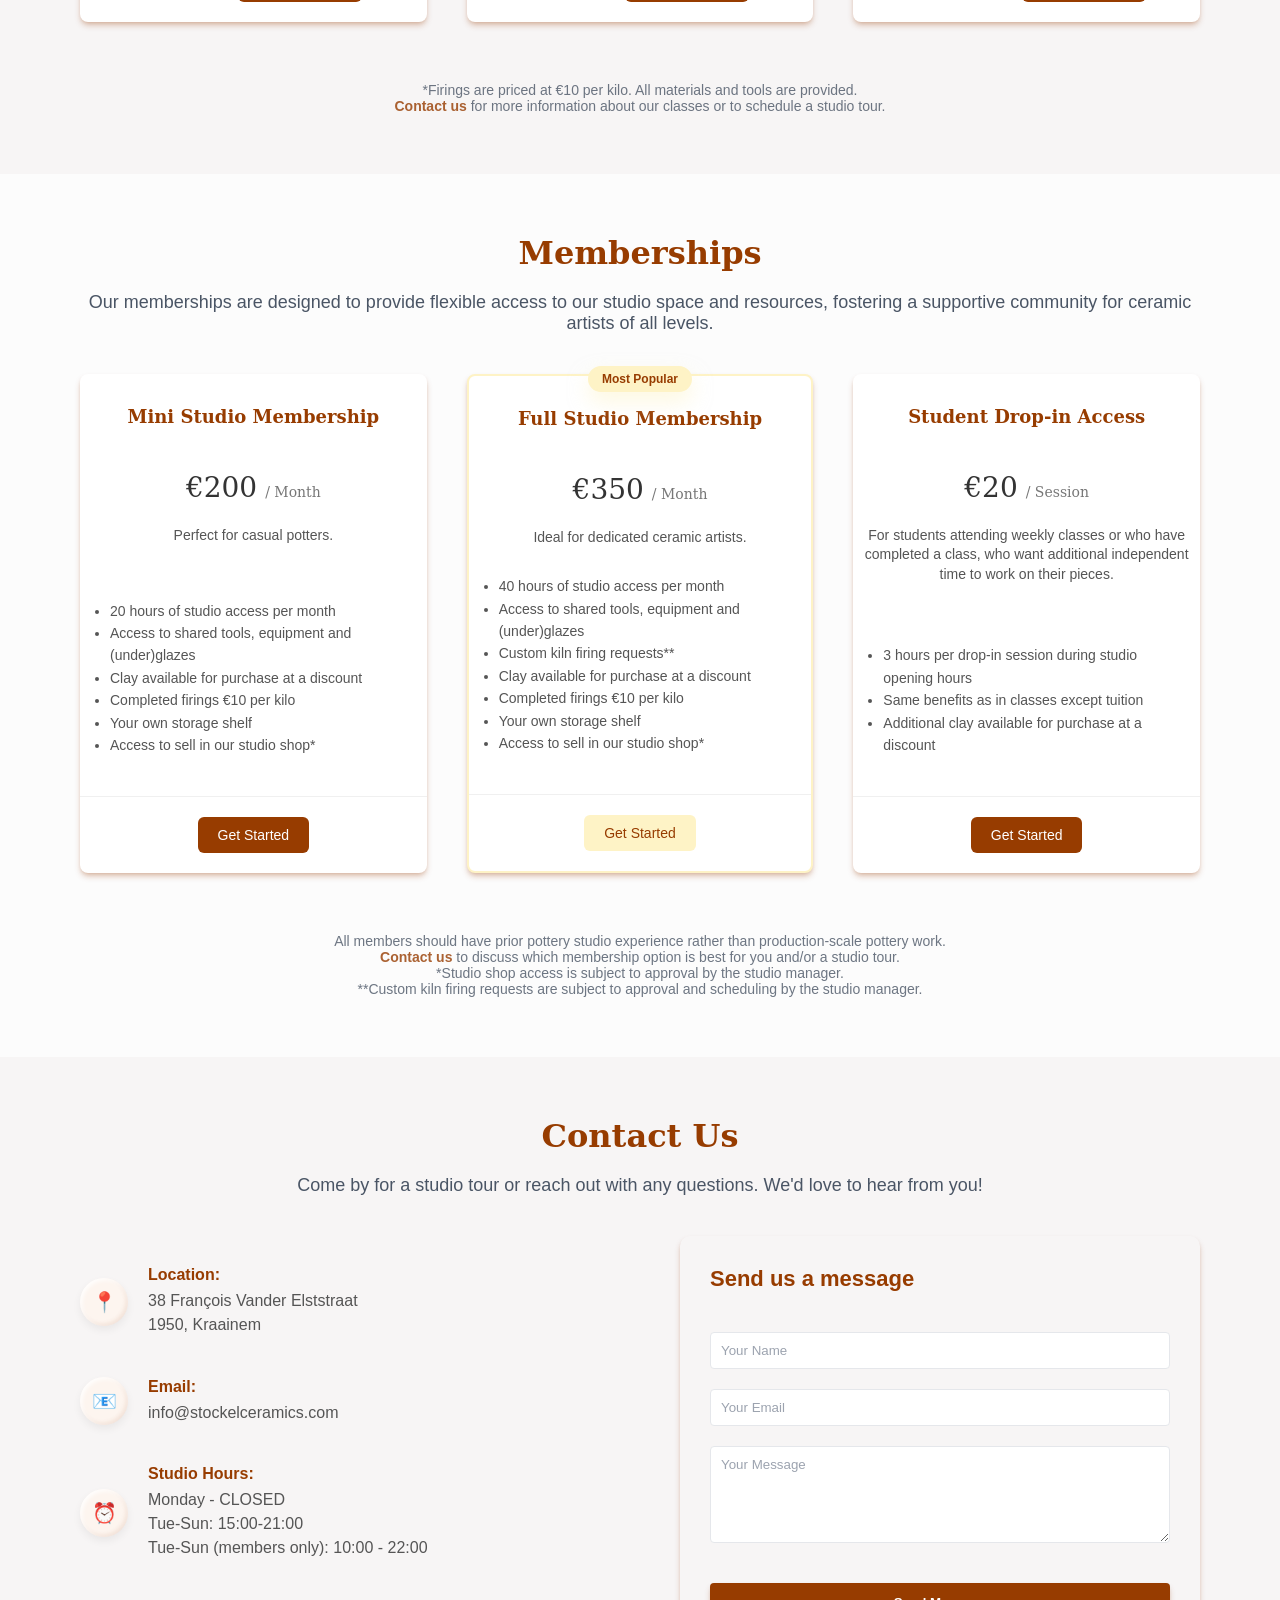
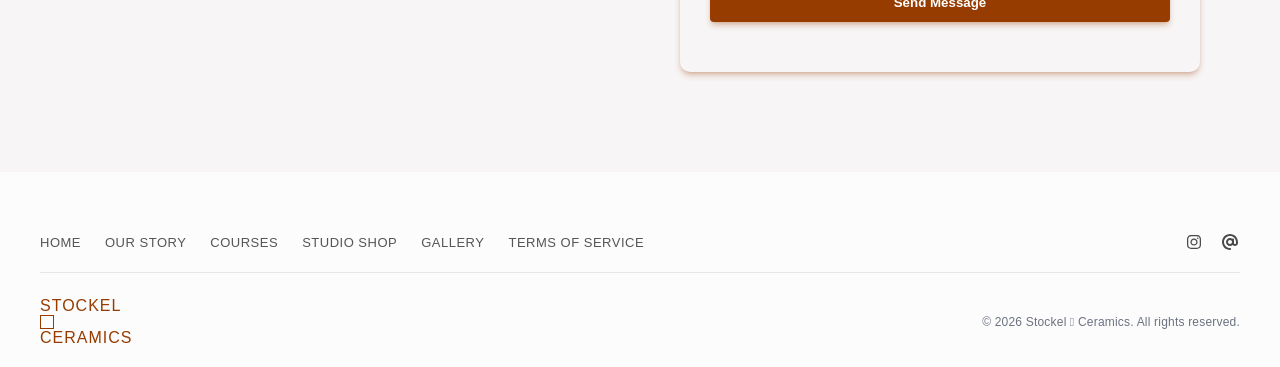
==== commit 2ef48843: "Added Cart to Nav-Bar" ====
--- a/index.html
+++ b/index.html
@@ -23,6 +23,16 @@
             <li><a href="#classes" class="nav-link">Classes</a></li>
             <li><a href="#memberships" class="nav-link">Memberships</a></li>
             <li><a href="#contact" class="nav-link">Contact</a></li>
+            <li>
+              <a href="#" class="nav-link nav-cart" id="nav-cart-trigger">
+                <img
+                  src="image/cart-shopping.svg"
+                  class="nav-cart__icon"
+                  alt="Shopping Cart Icon"
+                />
+                <span class="nav-cart-count" id="global-cart-count">0</span>
+              </a>
+            </li>
           </ul>
         </nav>
       </header>
--- a/src/styles.css
+++ b/src/styles.css
@@ -62,6 +62,30 @@
 
 .nav-link:hover {
   color: #973c00;
+}
+
+.nav-cart {
+  align-items: center;
+  display: flex;
+  position: relative;
+}
+
+.nav-cart__icon {
+  height: 20px;
+  margin-right: 10px;
+  opacity: 0.6;
+  width: 20px;
+}
+
+.nav-cart-count {
+  border-radius: 50%;
+  color: #555;
+  font-size: 12px;
+  font-weight: 600;
+  padding: 2px 6px;
+  position: absolute;
+  top: 0px;
+  right: -10px;
 }
 
 /* Hero Section */
@@ -675,6 +699,13 @@
   font-size: 22px;
   font-weight: 600;
   margin-bottom: 20px;
+}
+
+.user-details {
+  display: flex;
+  flex-direction: column;
+  gap: 20px;
+  width: 100%;
 }
 
 .contact-form input,
@@ -876,3 +907,55 @@
 .contract-link:hover {
   text-decoration: none;
 }
+
+/* SENT MESSAGE POPUP */
+
+.sent-message-overlay {
+  align-items: center;
+  backdrop-filter: blur(4px); /* Blurs the background content */
+  background-color: rgba(0, 0, 0, 0.4); /* Semi-transparent black */
+  display: none;
+  height: 100%;
+  justify-content: center;
+  left: 0;
+  position: fixed;
+  top: 0;
+  transition: opacity 0.3s ease;
+  width: 100%;
+  z-index: 9999; /* Above all other content */
+}
+
+.sent-message-overlay.show {
+  display: flex;
+}
+
+.sent-message-card {
+  background: white;
+  border-radius: 8px;
+  box-shadow:
+    0px 4px 6px -1px rgba(151, 60, 0, 0.3),
+    0px 2px 4px -2px rgba(151, 60, 0, 0.2); /* Subtle shadow for depth */
+  max-width: 400px;
+  padding: 30px;
+  text-align: center;
+}
+
+.sent-message__header {
+  color: #973c00;
+  font-family: "Serif", Georgia, serif;
+  font-size: 22px;
+  font-weight: 600;
+  margin-bottom: 20px;
+}
+.sent-message__image {
+  height: 25px;
+  margin-right: 10px;
+  width: 25px;
+}
+
+.sent-message-card p {
+  color: #555;
+  font-size: 16px;
+  line-height: 1.4;
+  margin-bottom: 0;
+}
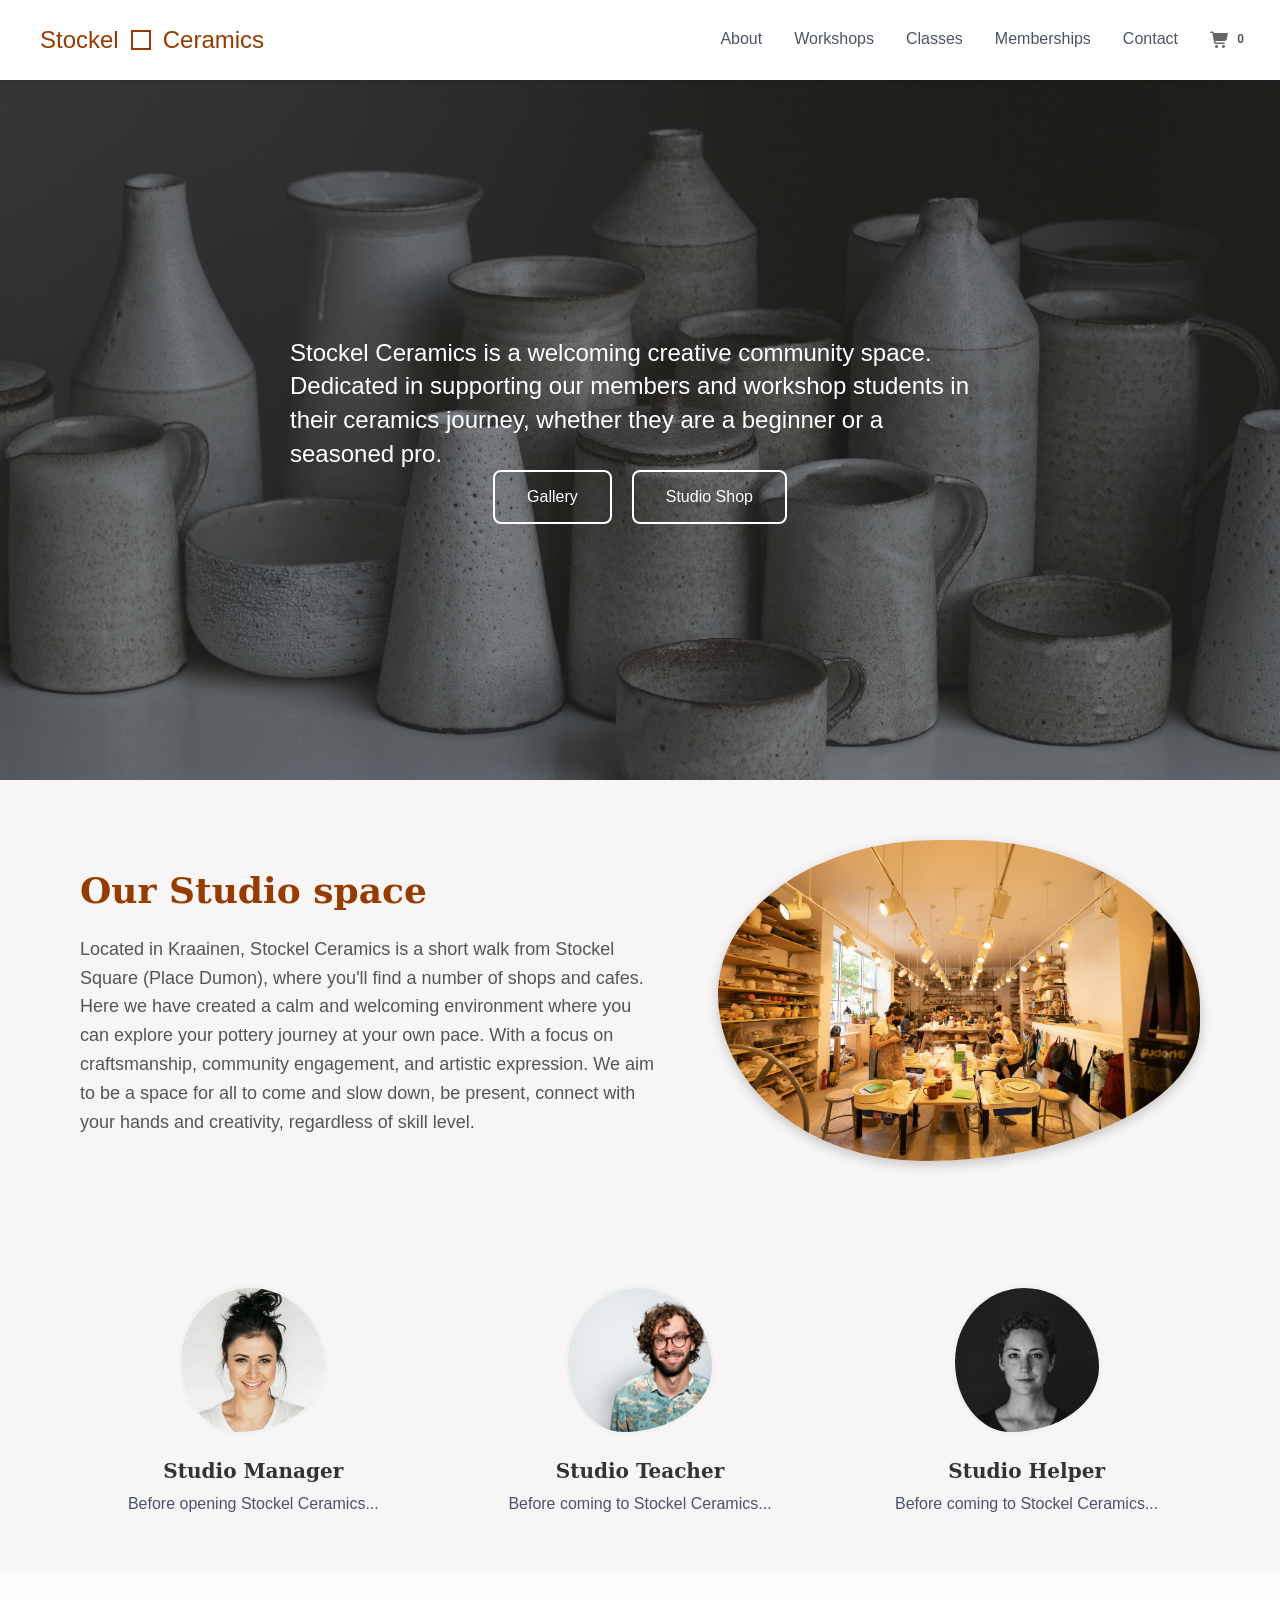
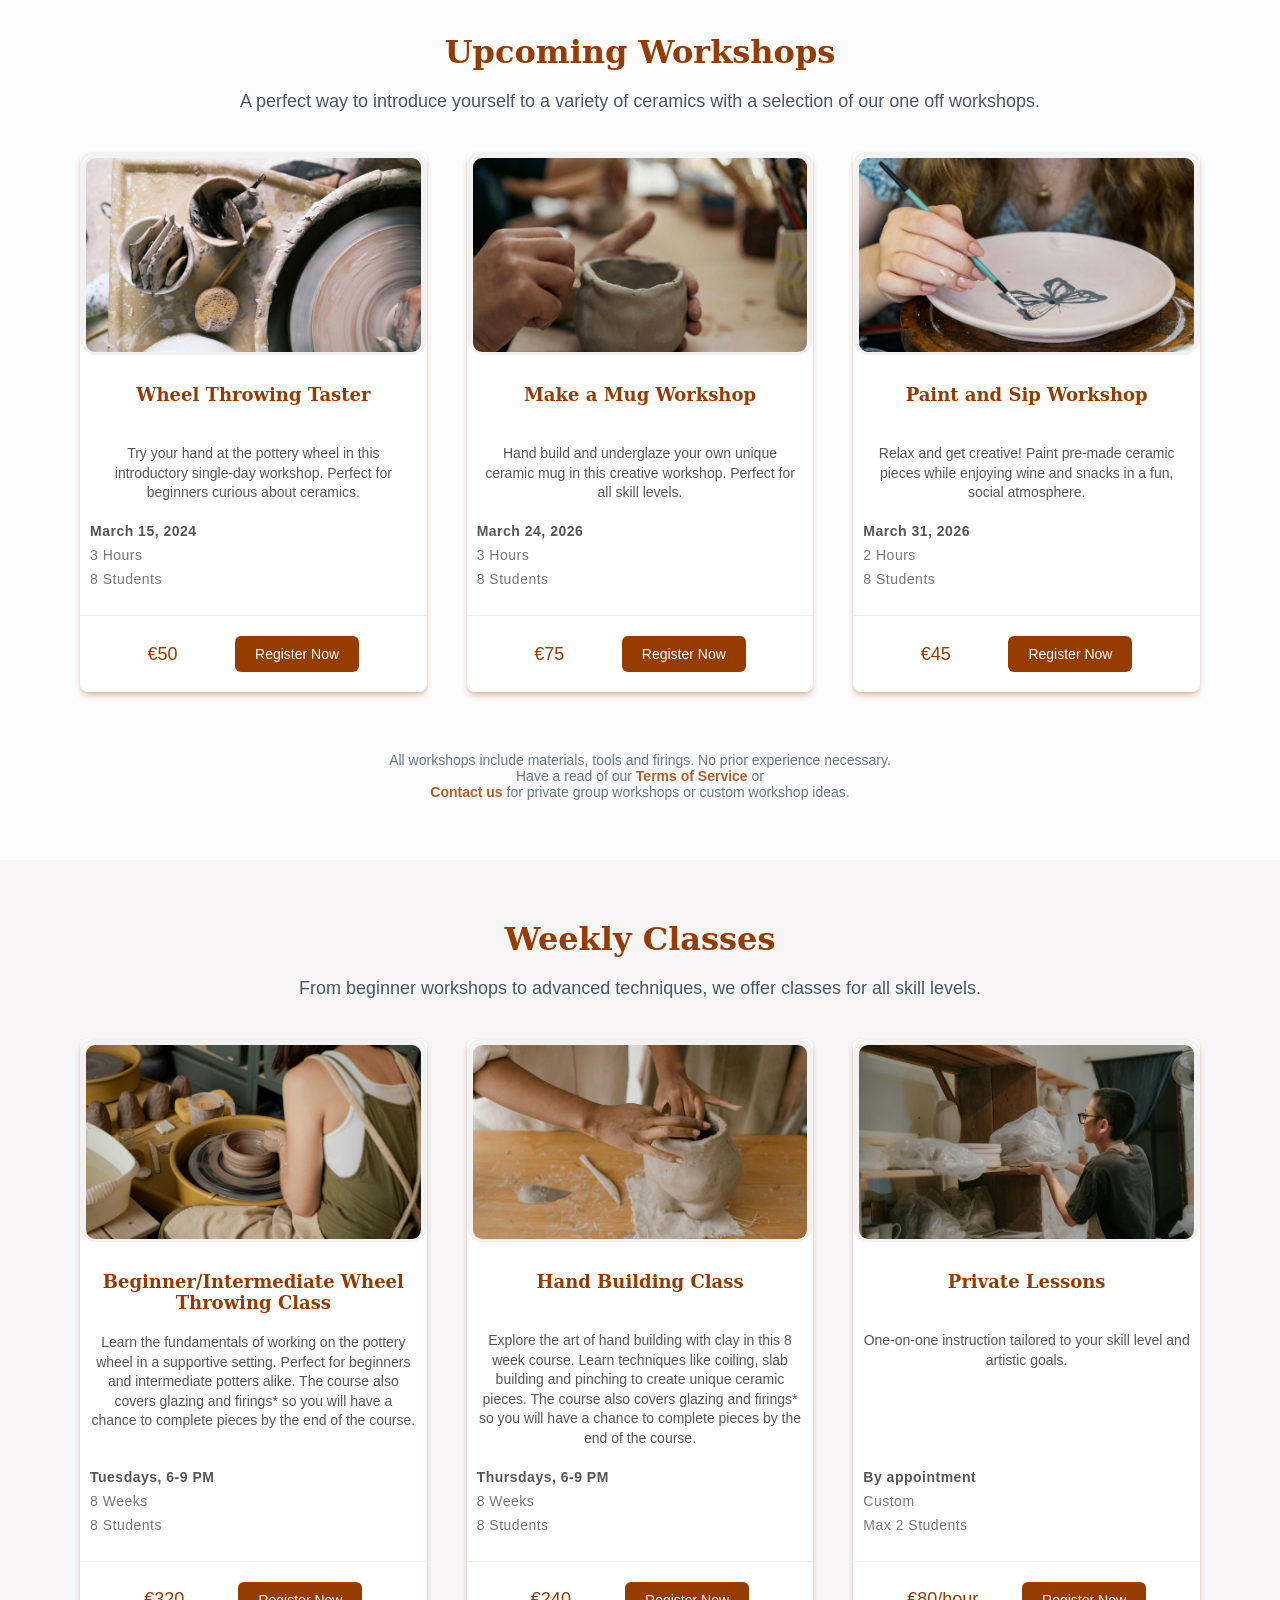
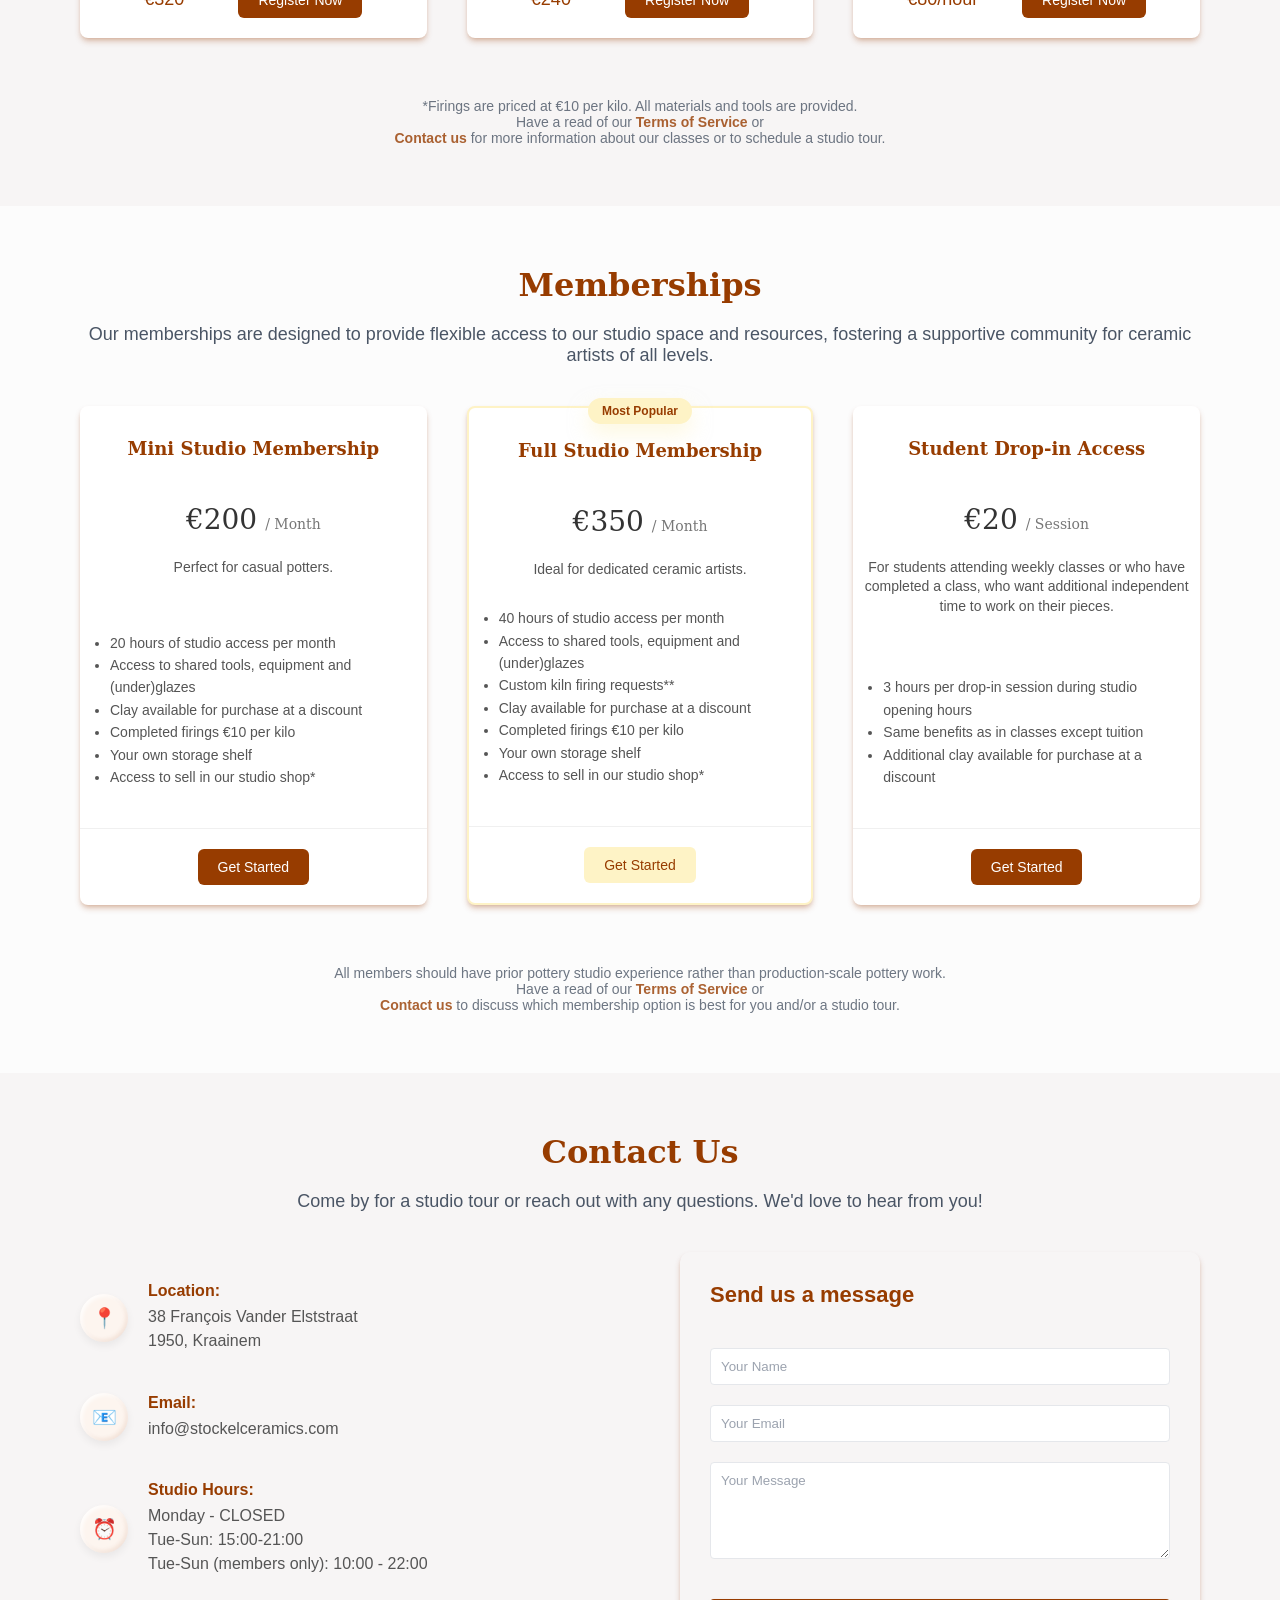
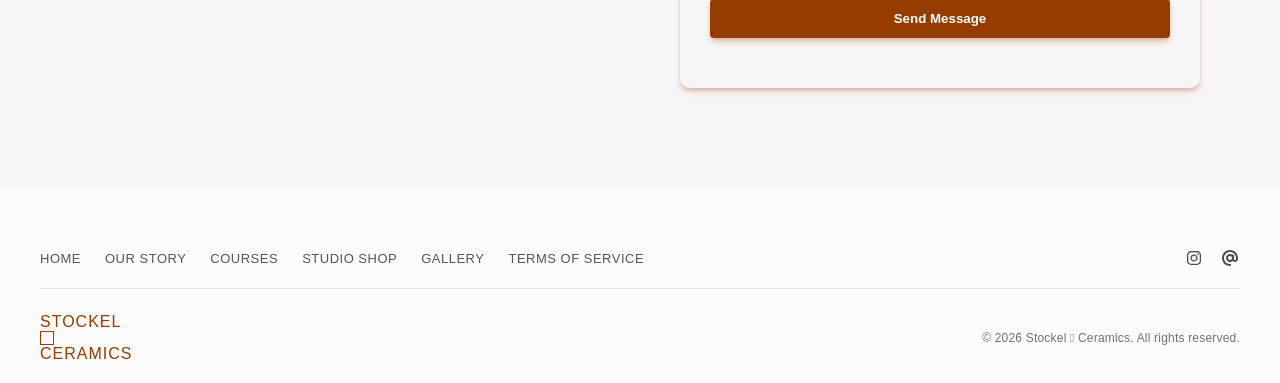
==== commit dcae568e: "Updated index.html added text for the link to the terms of service page" ====
--- a/index.html
+++ b/index.html
@@ -18,13 +18,17 @@
 
         <nav class="navigation">
           <ul class="nav-list">
-            <li><a href="#about" class="nav-link">About</a></li>
-            <li><a href="#workshops" class="nav-link">Workshops</a></li>
-            <li><a href="#classes" class="nav-link">Classes</a></li>
-            <li><a href="#memberships" class="nav-link">Memberships</a></li>
-            <li><a href="#contact" class="nav-link">Contact</a></li>
+            <li><a href="index.html#about" class="nav-link">About</a></li>
             <li>
-              <a href="#" class="nav-link nav-cart" id="nav-cart-trigger">
+              <a href="index.html#workshops" class="nav-link">Workshops</a>
+            </li>
+            <li><a href="index.html#classes" class="nav-link">Classes</a></li>
+            <li>
+              <a href="index.html#memberships" class="nav-link">Memberships</a>
+            </li>
+            <li><a href="index.html#contact" class="nav-link">Contact</a></li>
+            <li>
+              <a href="#cart" class="nav-link nav-cart" id="nav-cart-trigger">
                 <img
                   src="image/cart-shopping.svg"
                   class="nav-cart__icon"
@@ -202,8 +206,13 @@
           <p class="offer__footer-text">
             All workshops include materials, tools and firings. No prior
             experience necessary.
-          </p>
-          <p class="offer__footer-text">
+            <br />
+            Have a read of our
+            <a href="terms.html" class="termsofservice-link" target="_blank"
+              >Terms of Service</a
+            >
+            or
+            <br />
             <a href="#contact" class="offer__contact-link">Contact us</a> for
             private group workshops or custom workshop ideas.
           </p>
@@ -307,8 +316,16 @@
           <p class="offer__footer-text">
             *Firings are priced at €10 per kilo. All materials and tools are
             provided. <br />
-            <a href="#contact" class="offer__contact-link">Contact us</a> for
-            more information about our classes or to schedule a studio tour.
+            Have a read of our
+            <a href="terms.html" class="termsofservice-link" target="_blank"
+              >Terms of Service</a
+            >
+            or
+            <br />
+            <a href="index.html#contact" class="offer__contact-link"
+              >Contact us</a
+            >
+            for more information about our classes or to schedule a studio tour.
           </p>
         </div>
       </section>
@@ -410,17 +427,18 @@
         <div class="offer__footer">
           <p class="offer__footer-text">
             All members should have prior pottery studio experience rather than
-            production-scale pottery work. <br /><a
-              href="#contact"
-              class="offer__contact-link"
+            production-scale pottery work. <br />
+            Have a read of our
+            <a href="terms.html" class="termsofservice-link" target="_blank"
+              >Terms of Service</a
+            >
+            or
+            <br />
+            <a href="index.html#contact" class="offer__contact-link"
               >Contact us</a
             >
             to discuss which membership option is best for you and/or a studio
-            tour. <br />
-            *Studio shop access is subject to approval by the studio manager.
-            <br />
-            **Custom kiln firing requests are subject to approval and scheduling
-            by the studio manager.
+            tour.
           </p>
         </div>
       </section>
@@ -428,7 +446,7 @@
       <!-- CONTACT PAGE -->
 
       <section class="contact-section bg-shade" id="contact">
-        <div class="contact-us_header">
+        <div class="contact-us__header">
           <h2 class="section-title">Contact Us</h2>
           <p class="section-subtitle">
             Come by for a studio tour or reach out with any questions. We'd love
@@ -436,7 +454,7 @@
           </p>
         </div>
 
-        <div class="contact-us_container">
+        <div class="contact-us__container">
           <div class="contact-us_info">
             <div class="info-details">
               <div class="info-icon">📍</div>
@@ -495,8 +513,8 @@
           <div class="site-footer__top-row">
             <nav class="site-footer__nav">
               <a href="index.html">Home</a>
-              <a href="#about">Our Story</a>
-              <a href="#workshops">Courses</a>
+              <a href="index.html#about">Our Story</a>
+              <a href="index.html#workshops">Courses</a>
               <a href="shop.html">Studio Shop</a>
               <a href="gallery.html">Gallery</a>
               <a href="terms.html">Terms of Service</a>
@@ -515,7 +533,7 @@
                 />
               </a>
               <a
-                href="#contact"
+                href="index.html#contact"
                 aria-label="Contact Email"
                 class="social-icons"
               >
@@ -560,6 +578,34 @@
       </div>
     </div>
 
+    <!-- CART SIDEBAR -->
+
+    <div class="cart-sidebar-overlay hidden-cart" id="cart-sidebar">
+      <div class="cart-sidecar-panel">
+        <div class="cart-sidecar__header">
+          <img
+            src="image/cart-arrow-down.svg"
+            class="cart-sidecar__icon"
+            alt="Cart Down Arrow Icon"
+          />
+          <h2>Added to cart!</h2>
+        </div>
+
+        <div class="cart-sidecar__content" id="cart-items-list">
+          <!-- Dynamically populated cart items will go here -->
+        </div>
+
+        <div class="cart-panel__footer">
+          <a href="shop.html" class="btn-view-cart" id="btn-view-cart"
+            >View Shop</a
+          >
+          <a href="checkout.html" class="btn-checkout" id="btn-checkout"
+            >Checkout</a
+          >
+        </div>
+      </div>
+    </div>
+
     <script src="src/index.js"></script>
   </body>
 </html>
--- a/src/styles.css
+++ b/src/styles.css
@@ -249,7 +249,7 @@
 }
 
 .product-card__info {
-  padding: 20px;
+  padding: 20px 20px 0 20px;
 }
 
 .product-card__title {
@@ -259,60 +259,167 @@
 }
 
 .product-card__description {
+  font-size: 12px;
+  color: #666;
+  line-height: 1.4;
+}
+
+.product-card__details {
+  align-content: center;
+  display: flex;
+  flex-direction: row;
+  gap: 24px;
+  justify-content: center;
+  margin: 0 auto;
+  padding: 10px 24px 20px 14px;
+  width: 100%;
+}
+
+.product-card__price {
+  color: #555;
+  font-size: 20px;
+  font-weight: 600;
+  line-height: 1;
+  text-align: center;
+}
+
+.color-selector,
+.size-selector {
+  align-content: center;
+  display: flex;
+  justify-content: center;
+  width: 50px;
+}
+
+.color-selector {
+  display: grid;
+  gap: 4px;
+  grid-template-columns: repeat(2, 1fr);
+  margin: 0;
+  padding-bottom: 20px;
+  padding-right: 50px;
+}
+
+.product-card__details input[type="radio"] {
+  height: 0;
+  width: 0;
+  opacity: 0;
+  position: absolute;
+}
+
+.product-card__details input[type="radio"] + label {
+  border: 1px solid #e5e7eb;
+  border-radius: 4px;
+  cursor: pointer;
+  display: block;
+  height: 14px;
+  margin: 0;
+  text-indent: -9999px; /* Hides the text but keeps it accessible for screen readers */
+  transition: transform 0.1s ease;
+  width: 14px;
+}
+
+.product-card__details input[type="radio"]:checked + label {
+  border: 2px solid #973c00;
+  transform: scale(1.1);
+}
+
+.product-card__details input[value="slate-grey"] + label {
+  background-color: #708090;
+}
+
+.product-card__details input[value="sage-green"] + label {
+  background-color: #9caf88;
+}
+
+.product-card__details input[value="beige"] + label {
+  background-color: #f5f5dc;
+}
+
+.product-card__details input[value="grey-blue"] + label {
+  background-color: #6b7b8c;
+}
+
+.product-card__details input[type="radio"]:checked + label {
+  border: 2px solid #973c00;
+  transform: scale(1.1);
+}
+
+.size-selector {
+  padding-right: 10px;
+  padding-top: 5px;
+}
+
+.size-dropdown {
+  font-size: 13px;
+  height: 24px;
+  padding: 2px 4px;
+  width: 100%;
+}
+
+.size-dropdown:hover,
+.size-dropdown:focus {
+  border-color: #973c00;
+}
+
+.product-card__footer {
+  align-items: center;
+  border-top: 1px solid #f0f0f0;
+  display: flex;
+  justify-content: space-between;
+  gap: 10px;
+  padding: 15px 20px 20px 20px;
+  width: 100%;
+}
+
+.btn-decrement,
+.btn-increment {
+  align-items: center;
+  background-color: #edc9af;
+  border: none;
+  border-radius: 6px;
+  color: white;
+  cursor: pointer;
+  display: flex;
+  font-size: 16px;
+  font-weight: 600;
+  height: 32px;
+  justify-content: center;
+  padding: 8px 16px;
+  transition: background 0.2s;
+  width: 32px;
+}
+
+.btn-decrement:hover,
+.btn-increment:hover {
+  background-color: #edc9af;
+  opacity: 0.7;
+}
+
+.quantity {
+  color: #333;
   font-size: 14px;
-  color: #666;
-  margin-bottom: 20px;
-  line-height: 1.4;
-}
-
-.product-card__footer {
-  align-items: center;
-  border-top: 1px solid #f0f0f0;
-  display: flex;
-  width: 100%;
-}
-
-.product-card__price {
-  color: #973c00; /* Your brand orange */
-  display: inline-flex;
-  font-size: 20px;
   font-weight: 500;
-  line-height: 1;
-  margin: 0;
-  padding-top: 20px;
-  transform: translateY(6px);
-  width: auto;
-}
-
-.btn-buy {
-  align-items: center;
+  min-width: 20px;
+  text-align: center;
+}
+
+.btn-add-to-cart {
   background-color: #973c00;
   border: none;
   border-radius: 6px;
+  color: white;
   cursor: pointer;
-  display: flex;
-  height: 40px;
-  justify-content: center;
-  margin: auto;
+  flex-grow: 1;
+  font-size: 14px;
+  font-weight: 600;
+  padding: 10px 20px;
   transition: background 0.2s;
-  width: 40px;
-}
-
-.btn-buy:hover {
+}
+
+.btn-add-to-cart:hover {
   background-color: #7a3100;
   opacity: 0.8;
-  transition:
-    background 0.2s,
-    opacity 0.2s;
-}
-
-.btn-buy__icon {
-  color: white;
-  display: block;
-  font-size: 24px;
-  font-weight: 300;
-  line-height: 1;
-  transform: translateY(-1px);
 }
 
 /* ABOUT SECTION */
@@ -322,13 +429,14 @@
 .contact-section {
   width: 100%;
   padding: 60px 0;
+  scroll-margin-top: 80px; /* Offsets the sticky header when linking to sections */
 }
 
 .about__hero,
 .section__header,
 .section__list,
 .values-grid,
-.contact-us_container {
+.contact-us__container {
   max-width: 1200px;
   margin: 0 auto;
   padding: 0 40px; /* Keeps your nice breathing room on the sides */
@@ -526,14 +634,16 @@
   text-align: center;
 }
 
-.offer__contact-link {
+.offer__contact-link,
+.termsofservice-link {
   color: #973c00;
   font-weight: 600;
   text-decoration: none;
   transition: color 0.2s;
 }
 
-.offer__contact-link:hover {
+.offer__contact-link:hover,
+.termsofservice-link:hover {
   color: #7a3100;
 }
 
@@ -619,7 +729,7 @@
 
 /* CONTACT SECTION*/
 
-.contact-us_header {
+.contact-us__header {
   margin-bottom: 40px;
   text-align: center;
 }
@@ -640,7 +750,7 @@
   margin-top: 30px;
 }
 
-.contact-us_container {
+.contact-us__container {
   align-items: start;
   display: grid;
   gap: 80px;
@@ -959,3 +1069,324 @@
   line-height: 1.4;
   margin-bottom: 0;
 }
+
+/* CART SIDECAR */
+
+.cart-sidebar-overlay {
+  backdrop-filter: blur(4px); /* Blurs the background content */
+  background-color: rgba(0, 0, 0, 0.4); /* Semi-transparent black */
+  display: flex;
+  height: 100%;
+  justify-content: flex-end;
+  left: 0;
+  position: fixed;
+  top: 0;
+  transition: opacity 0.3s ease-in-out;
+  width: 100%;
+  z-index: 9999; /* Above all other content */
+}
+
+.cart-sidecar-panel {
+  align-self: flex-start;
+  animation: slideIn 0.3s ease-out;
+  background: white;
+  border-radius: 8px;
+  box-shadow:
+    0px 4px 6px -1px rgba(151, 60, 0, 0.3),
+    0px 2px 4px -2px rgba(151, 60, 0, 0.2); /* Subtle shadow for depth */
+  display: flex;
+  flex-direction: column;
+  height: auto;
+  margin: 30px;
+  max-height: 80vh;
+  max-width: 420px;
+  padding: 30px;
+  width: 100%;
+}
+
+.cart-sidecar__header {
+  align-items: center;
+  display: flex;
+  gap: 10px;
+}
+
+.cart-sidecar__icon {
+  height: 25px;
+  margin-right: 10px;
+  opacity: 0.7;
+  width: 25px;
+}
+
+.cart-sidecar__content {
+  display: flex;
+  flex-direction: column;
+  margin-top: 20px;
+  max-height: 50vh; /* Limits the height of the content area */
+  overflow-y: auto;
+}
+
+.cart-sidecar__item-row {
+  align-items: center;
+  border-bottom: 1px solid #e5e7eb;
+  display: flex;
+  flex-direction: row;
+  gap: 20px;
+  padding: 20px 0;
+}
+
+.cart-sidecar__item-row:first-child {
+  padding-top: 5px; /* Removes extra padding from the first item */
+}
+
+.cart-sidecar__item-row:last-child {
+  border-bottom: none; /* Removes the border from the last item */
+  padding-bottom: 0; /* Removes extra padding from the last item */
+}
+
+.cart-sidecar__img {
+  border: none;
+  border-radius: 4px;
+  height: 40px;
+  object-fit: cover;
+  width: 40px;
+}
+
+.cart-sidecar__img--membership {
+  /* This code give the check circle.svg a softer, more subtle look */
+  height: 40px;
+  width: 40px;
+  opacity: 0.7;
+  transition: opacity 0.2s ease;
+}
+
+.cart-sidecar__details {
+  display: flex;
+  flex-direction: column;
+  flex-grow: 1;
+  gap: 6px;
+}
+
+.cart-sidecar__item-title {
+  color: #973c00;
+  font-family: "Serif", Georgia, serif;
+  font-size: 16px;
+  font-weight: 600;
+}
+
+.cart-sidecar__item-price {
+  color: #555;
+  font-size: 14px;
+  font-weight: 600;
+}
+
+.cart-sidecar__item-date {
+  color: #555;
+  font-size: 12px;
+  font-weight: 500;
+}
+
+.cart-panel__footer {
+  border-top: 1px solid #e5e7eb;
+  display: flex;
+  margin-top: 20px;
+  gap: 20px;
+  padding-top: 20px;
+}
+
+.btn-view-cart,
+.btn-checkout {
+  cursor: pointer;
+  box-shadow:
+    0px 4px 6px -1px rgba(151, 60, 0, 0.3),
+    0px 2px 4px -2px rgba(151, 60, 0, 0.2); /* Subtle shadow for depth */
+  border-radius: 6px;
+  flex: 1;
+  font-size: 14px;
+  font-weight: 600;
+  text-align: center;
+  text-decoration: none;
+  padding: 12px;
+}
+
+.btn-view-cart {
+  border: none;
+  background-color: #973c00;
+  color: white;
+}
+
+.btn-checkout {
+  background-color: #e5dfd9;
+  border: none;
+  color: #333;
+}
+
+.btn-view-cart:hover {
+  background-color: #7a3100;
+  opacity: 0.9;
+  transition: opacity 0.2s;
+}
+
+.btn-checkout:hover {
+  background-color: #d7cec3;
+  color: #333;
+  opacity: 0.9;
+  transition: opacity 0.2s;
+}
+
+.hidden-cart {
+  display: none;
+}
+
+.btn-remove-item {
+  align-items: center;
+  background: #f3f4f6;
+  color: #888;
+  cursor: pointer;
+  display: flex;
+  border: none;
+  border-radius: 50%;
+  font-size: 16px;
+  font-weight: 400;
+  height: 24px;
+  justify-content: center;
+  line-height: 1;
+  margin-left: 10px;
+  padding-bottom: 2px;
+  transition: all 0.2 ease;
+  width: 24px;
+}
+
+.btn-remove-item:hover {
+  background-color: #fee2e2;
+  color: #ef4444;
+}
+
+@keyframes slideIn {
+  from {
+    transform: translateX(100%);
+    opacity: 0;
+  }
+  to {
+    transform: translateX(0);
+    opacity: 1;
+  }
+}
+
+/* CHECKOUT */
+
+.checkout-page-section {
+  background: #fcfcfc;
+  padding: 80px 0;
+  width: 100%;
+}
+
+.checkout-page__header {
+  margin-top: 50px;
+  margin-bottom: 50px;
+  text-align: center;
+}
+
+.checkout-page__container {
+  align-items: start;
+  display: grid;
+  gap: 80px;
+  grid-template-columns: 1fr 1.2fr;
+  margin: 0 auto;
+  max-width: 950px;
+  padding: 0 40px;
+}
+
+.checkout-page-title {
+  color: #333;
+  font-family: "serif", georgia, serif;
+  font-size: 20px;
+  font-weight: 600;
+  margin-bottom: 24px;
+}
+
+.checkout-form-card {
+  background: #fcfcfc;
+  border-radius: 10px;
+  border: 1px solid #e5e7eb;
+  box-shadow:
+    0px 4px 6px -1px rgba(151, 60, 0, 0.3),
+    0px 2px 4px -2px rgba(151, 60, 0, 0.2); /* Subtle shadow for depth */
+  display: flex;
+  flex-direction: column;
+  padding: 30px;
+}
+
+.checkout-form-header {
+  color: #973c00;
+  font-family: "serif", Georgia, serif;
+  font-size: 20px;
+  font-weight: 600;
+  margin-bottom: 24px;
+}
+
+.checkout-user-details {
+  display: flex;
+  flex-direction: column;
+  gap: 16px;
+  width: 100%;
+}
+
+.checkout-user-details input {
+  width: 100%;
+  padding: 12px 16px;
+  border: 1px solid #e5e7eb;
+  border-radius: 6px;
+  font-family: inherit;
+  font-size: 14px;
+  color: #333;
+  background-color: #fff;
+  outline: none;
+  transition: border-color 0.2s;
+}
+
+.checkout-user-details input:focus {
+  border-color: #973c00;
+}
+
+.checkout-terms-checkbox {
+  align-items: flex-start;
+  display: flex;
+  gap: 12px;
+  margin-top: 10px;
+}
+
+.checkout-terms-checkbox input[type="checkbox"] {
+  cursor: pointer;
+  margin-top: 10px;
+  width: auto;
+}
+
+.checkout-terms-checkbox label {
+  color: #666;
+  font-size: 13px;
+  line-height: 1.5;
+}
+
+.checkout-terms-checkbox a {
+  color: #973c00;
+  font-weight: 500;
+  text-decoration: underline;
+}
+
+.btn-checkout-submit {
+  background-color: #973c00;
+  color: white;
+  border: none;
+  border-radius: 6px;
+  font-size: 15px;
+  font-weight: 600;
+  cursor: pointer;
+  padding: 14px;
+  margin-top: 24px;
+  transition: background-color 0.2s;
+  width: 100%;
+}
+
+.btn-checkout-submit:hover {
+  background-color: #7a3100;
+}
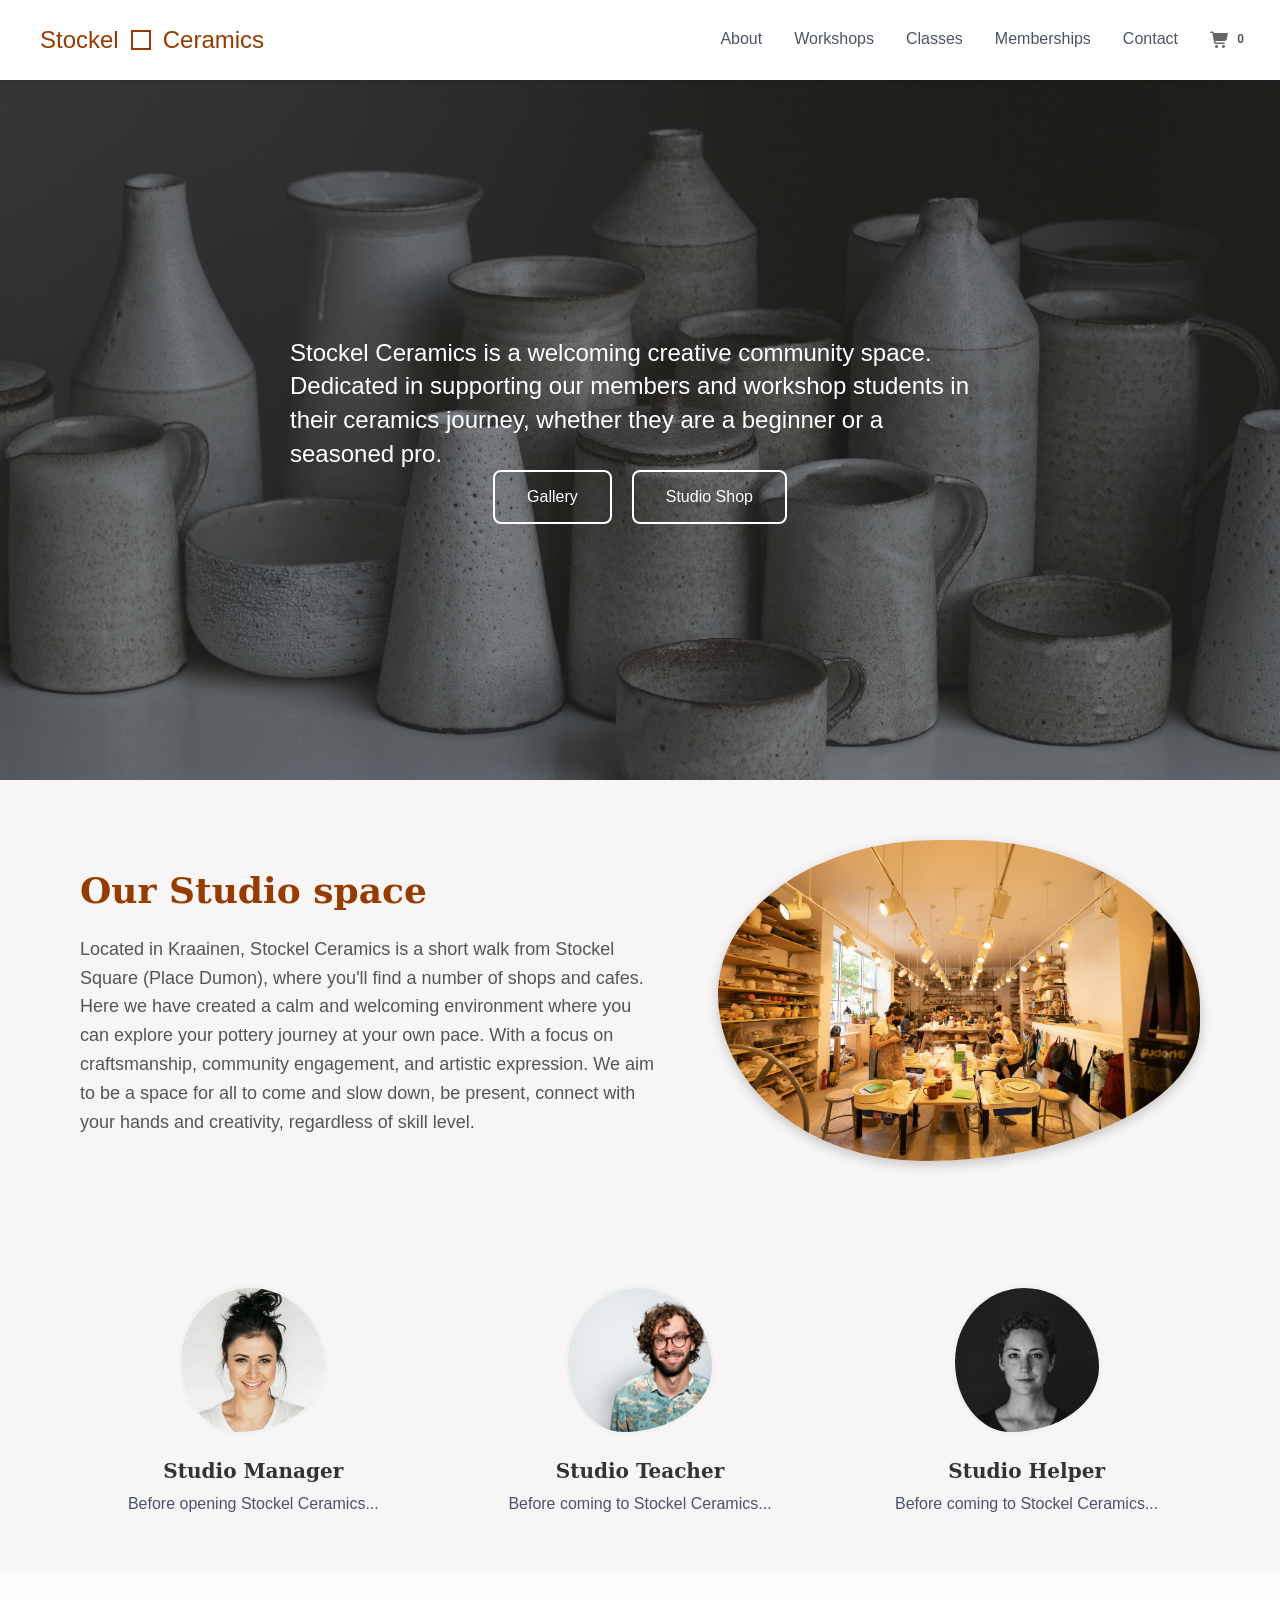
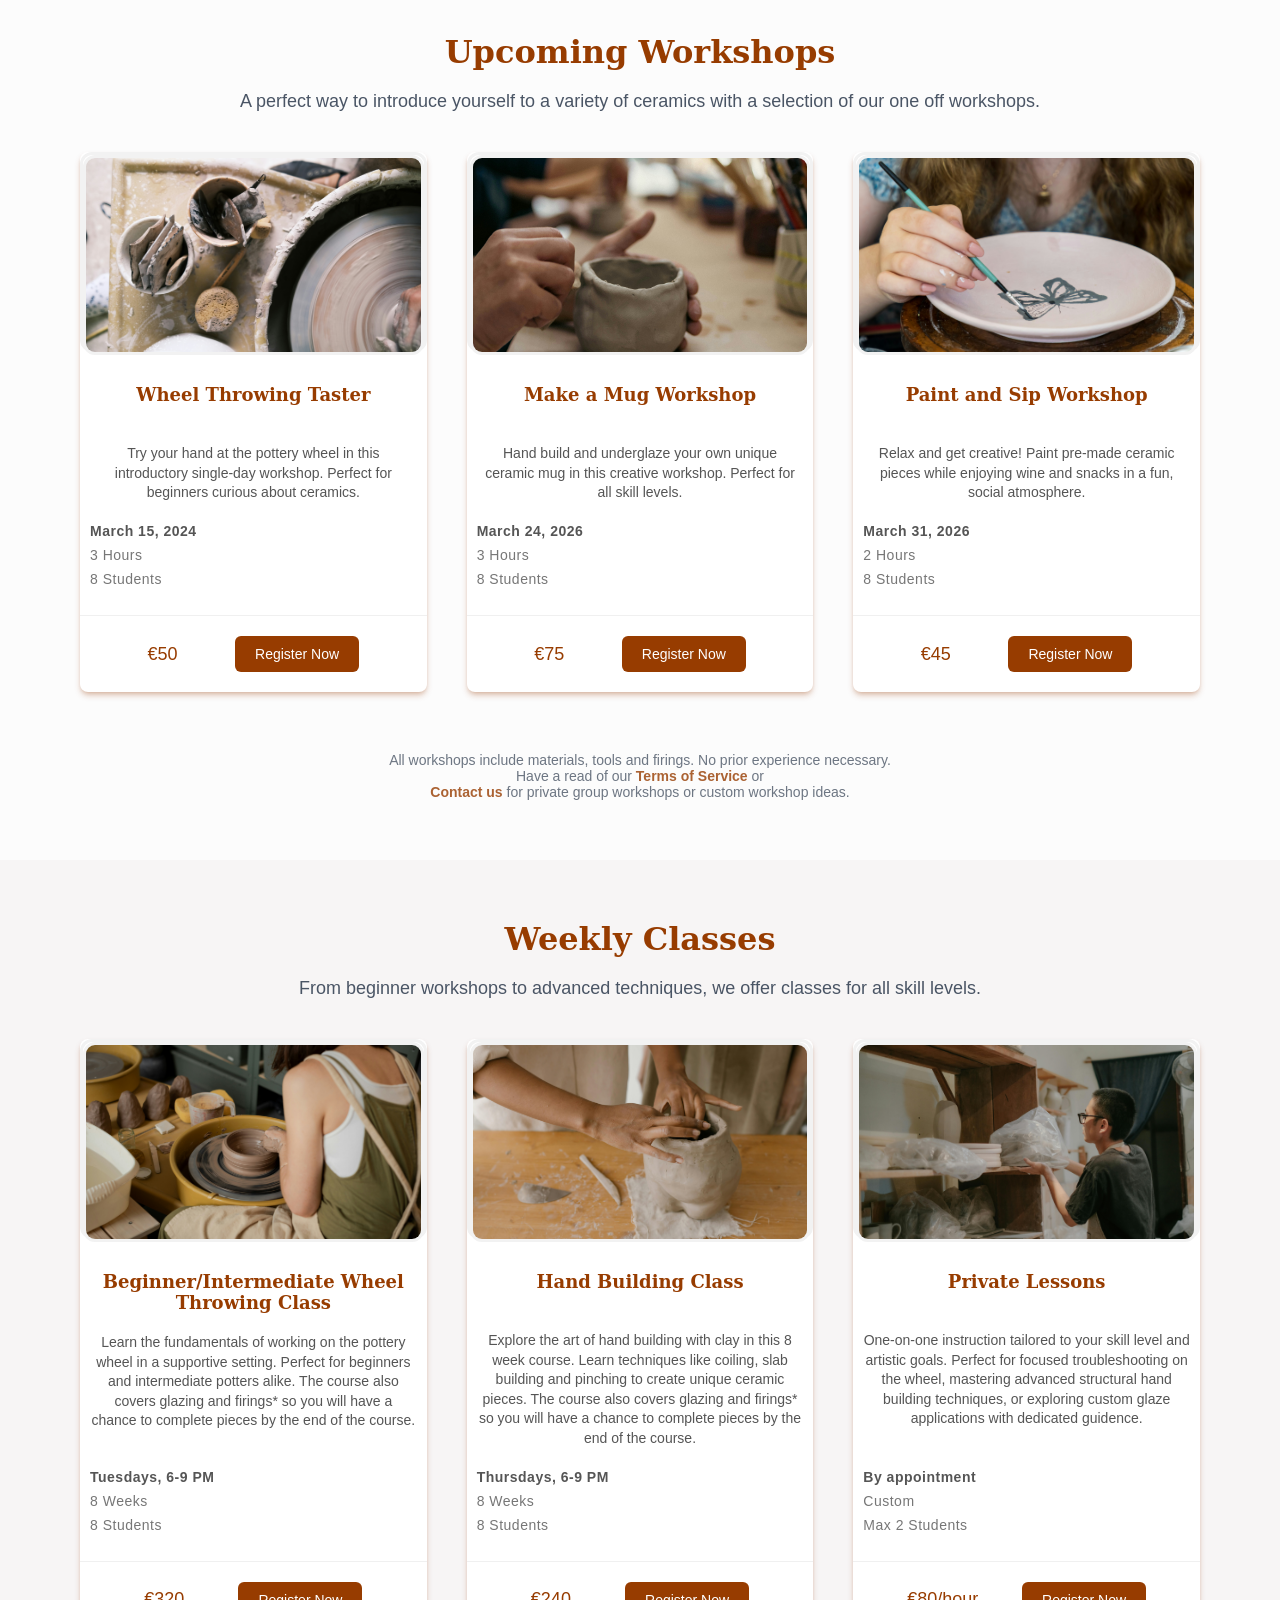
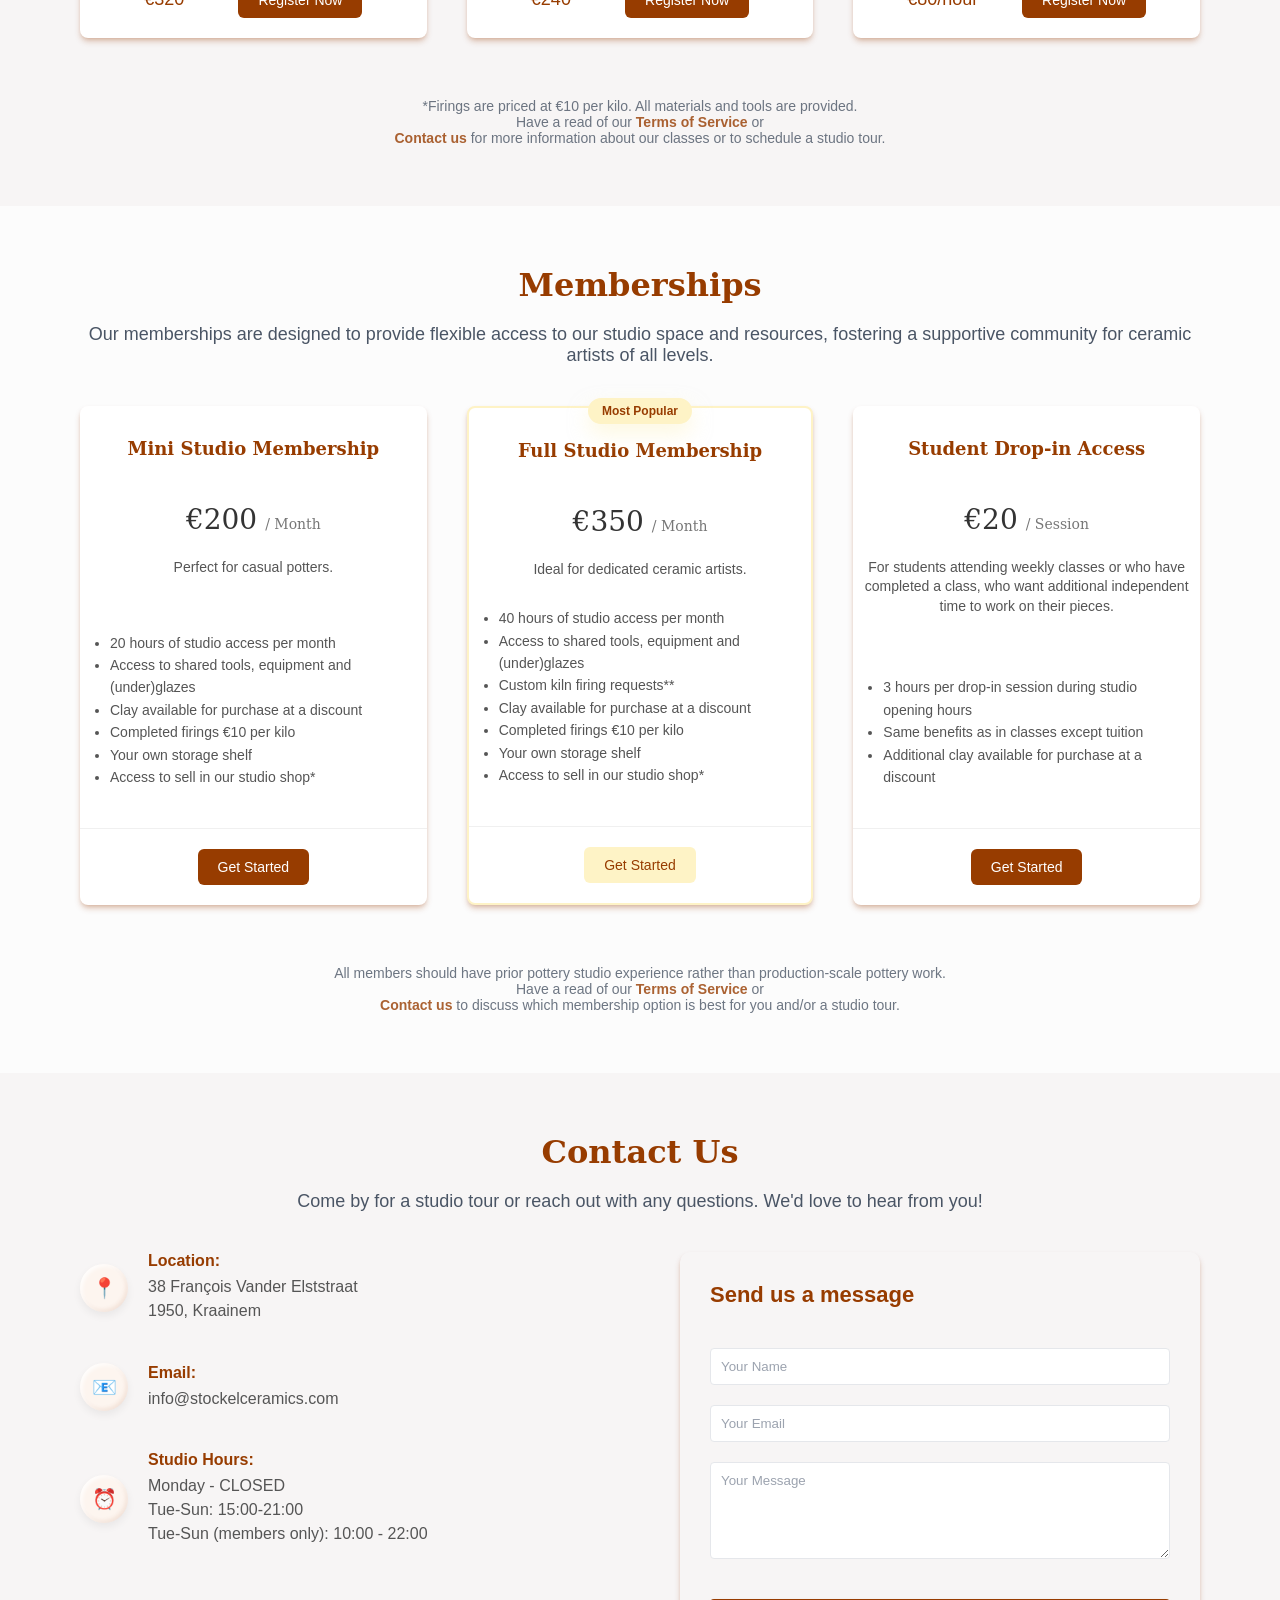
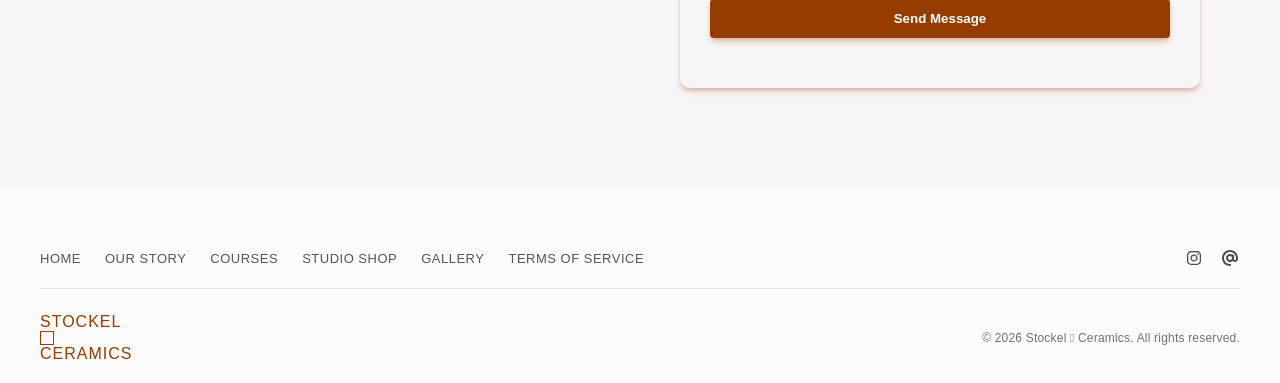
==== commit 3eae5c63: "Updated index.html" ====
--- a/index.html
+++ b/index.html
@@ -298,7 +298,9 @@
               <h3 class="offer-card__title">Private Lessons</h3>
               <p class="offer-card__description">
                 One-on-one instruction tailored to your skill level and artistic
-                goals.
+                goals. Perfect for focused troubleshooting on the wheel,
+                mastering advanced structural hand building techniques, or
+                exploring custom glaze applications with dedicated guidence.
               </p>
               <span class="offer-card__date">By appointment</span>
               <span class="offer-card__duration">Custom</span>
@@ -455,7 +457,7 @@
         </div>
 
         <div class="contact-us__container">
-          <div class="contact-us_info">
+          <div class="contact-us__info">
             <div class="info-details">
               <div class="info-icon">📍</div>
               <div class="info-text">
--- a/src/styles.css
+++ b/src/styles.css
@@ -1390,3 +1390,114 @@
 .btn-checkout-submit:hover {
   background-color: #7a3100;
 }
+
+/* CHECKOUT FORM */
+
+.checkout-form-card .checkout-user-details {
+  width: 100%;
+  margin-bottom: 16px;
+  display: flex;
+  flex-direction: column;
+}
+
+.checkout-user-details input {
+  width: 100%;
+  padding: 12px 16px;
+  border: 1px solid #e5e7eb;
+  border-radius: 6px;
+  font-family: inherit;
+  font-size: 14px;
+  color: #333;
+  background-color: #fff;
+  outline: none;
+  transition: all 0.2s ease;
+}
+
+.checkout-form-header {
+  color: #973c00;
+  font-family: "Serif", Georgia, serif;
+  font-size: 20px;
+  font-weight: 600;
+  margin-bottom: 24px;
+  text-align: left;
+}
+
+.checkout-terms-checkbox {
+  display: flex;
+  gap: 12px;
+  align-items: flex-start;
+  margin-top: 8px;
+  margin-bottom: 8px;
+}
+
+/* CHECKOUT POPUP */
+
+.registration-msg-overlay {
+  align-items: center;
+  backdrop-filter: blur(4px); /* Blurs the background content */
+  background-color: rgba(0, 0, 0, 0.4); /* Semi-transparent black */
+  display: none;
+  height: 100%;
+  justify-content: center;
+  left: 0;
+  position: fixed;
+  top: 0;
+  transition: opacity 0.3s ease;
+  width: 100%;
+  z-index: 9999; /* Above all other content */
+}
+
+.registration-msg-overlay.show {
+  display: flex;
+}
+
+.registration-msg-card {
+  background: white;
+  border-radius: 8px;
+  box-shadow:
+    0px 4px 6px -1px rgba(151, 60, 0, 0.3),
+    0px 2px 4px -2px rgba(151, 60, 0, 0.2); /* Subtle shadow for depth */
+  max-width: 400px;
+  padding: 40px 30px;
+  text-align: center;
+  animation: modalPopUp 0.3s cubic-bezier(0.34, 1.56, 0.64, 1) forwards;
+}
+
+.registration-msg__header {
+  color: #973c00;
+  font-family: "Serif", Georgia, serif;
+  font-size: 22px;
+  font-weight: 600;
+  margin-bottom: 20px;
+  display: flex;
+  align-items: center;
+  justify-content: center;
+}
+.registration-msg__image {
+  height: 25px;
+  margin-right: 10px;
+  object-fit: contain;
+  width: 25px;
+  filter: invert(24%) sepia(87%) saturate(2321%) hue-rotate(18deg)
+    brightness(91%) contrast(101%);
+}
+
+.registration-msg-card p {
+  color: #555;
+  font-size: 16px;
+  line-height: 1.4;
+  margin-bottom: 0;
+}
+
+@keyframes modalPopUp {
+  from {
+    transform: scale(0.92);
+    opacity: 0;
+  }
+  to {
+    transform: scale(1);
+    opacity: 1;
+  }
+}
+
+/* DEVICES LAYOUT */
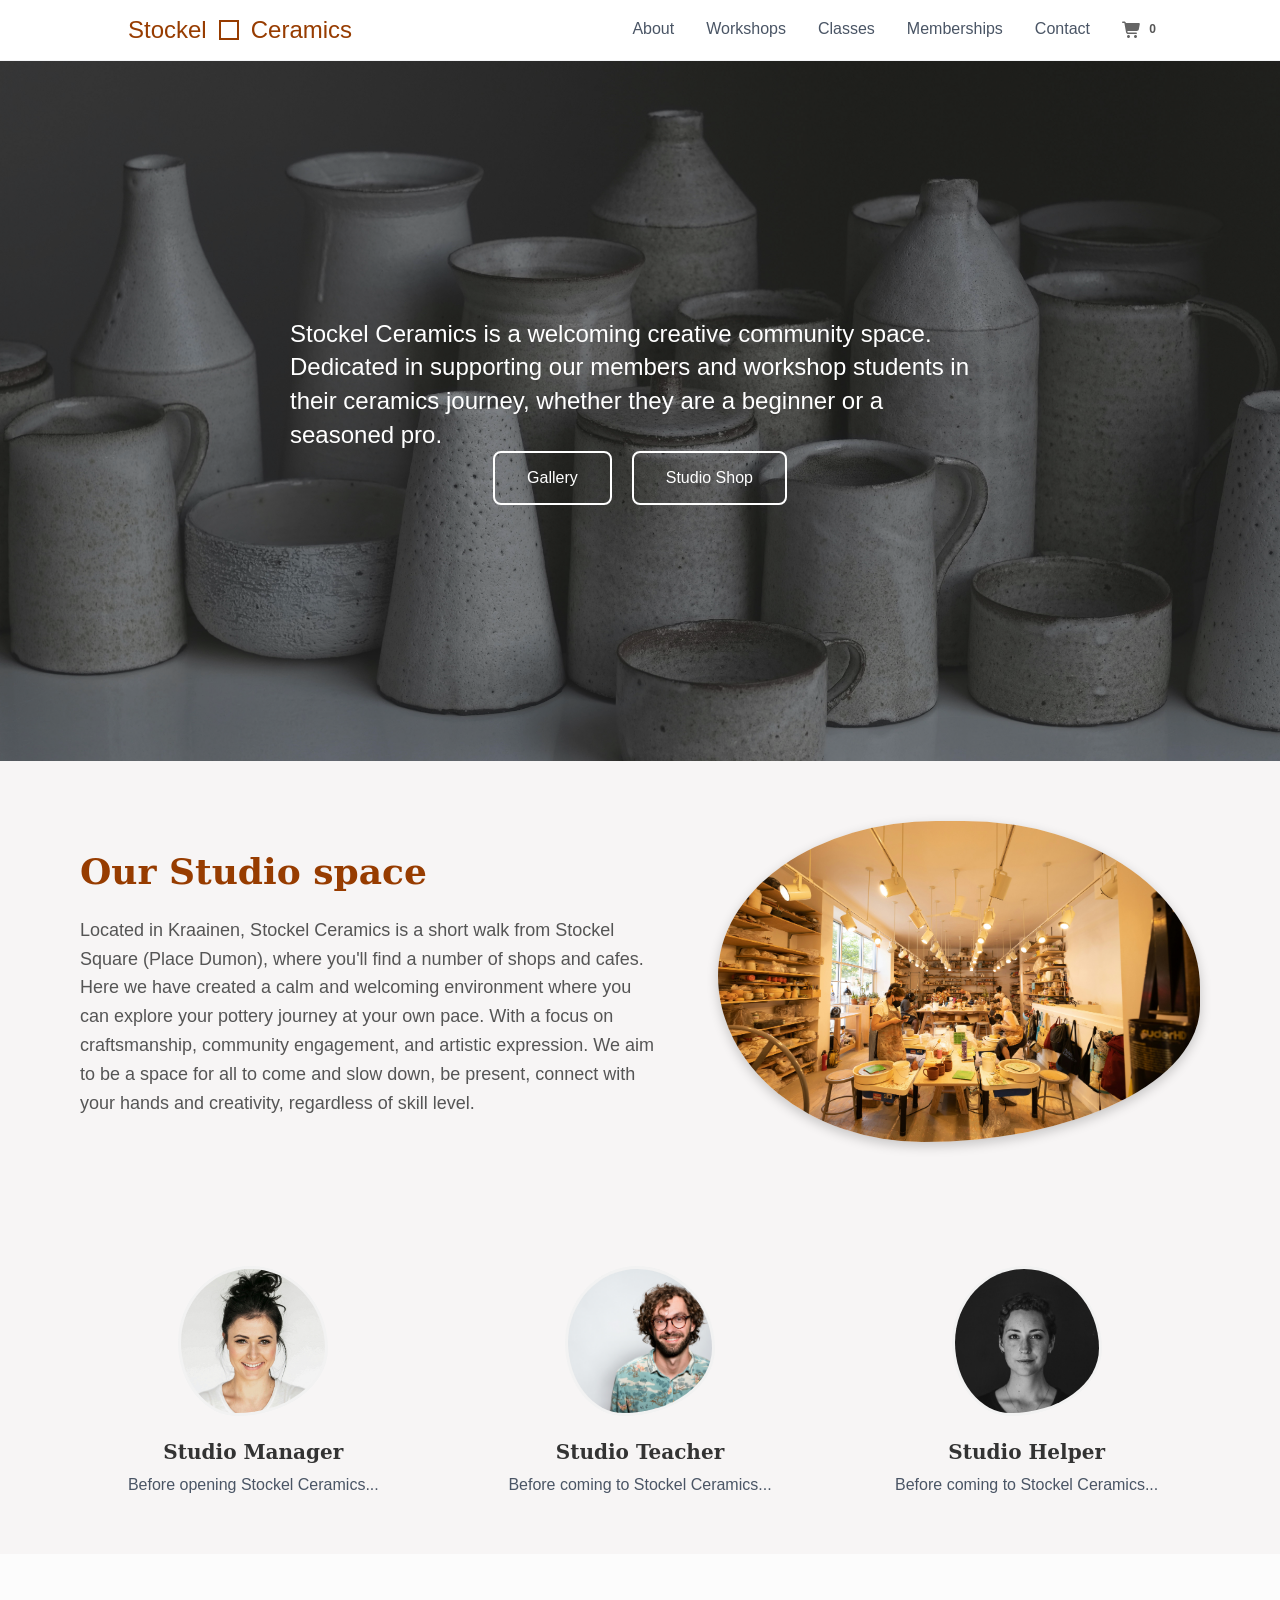
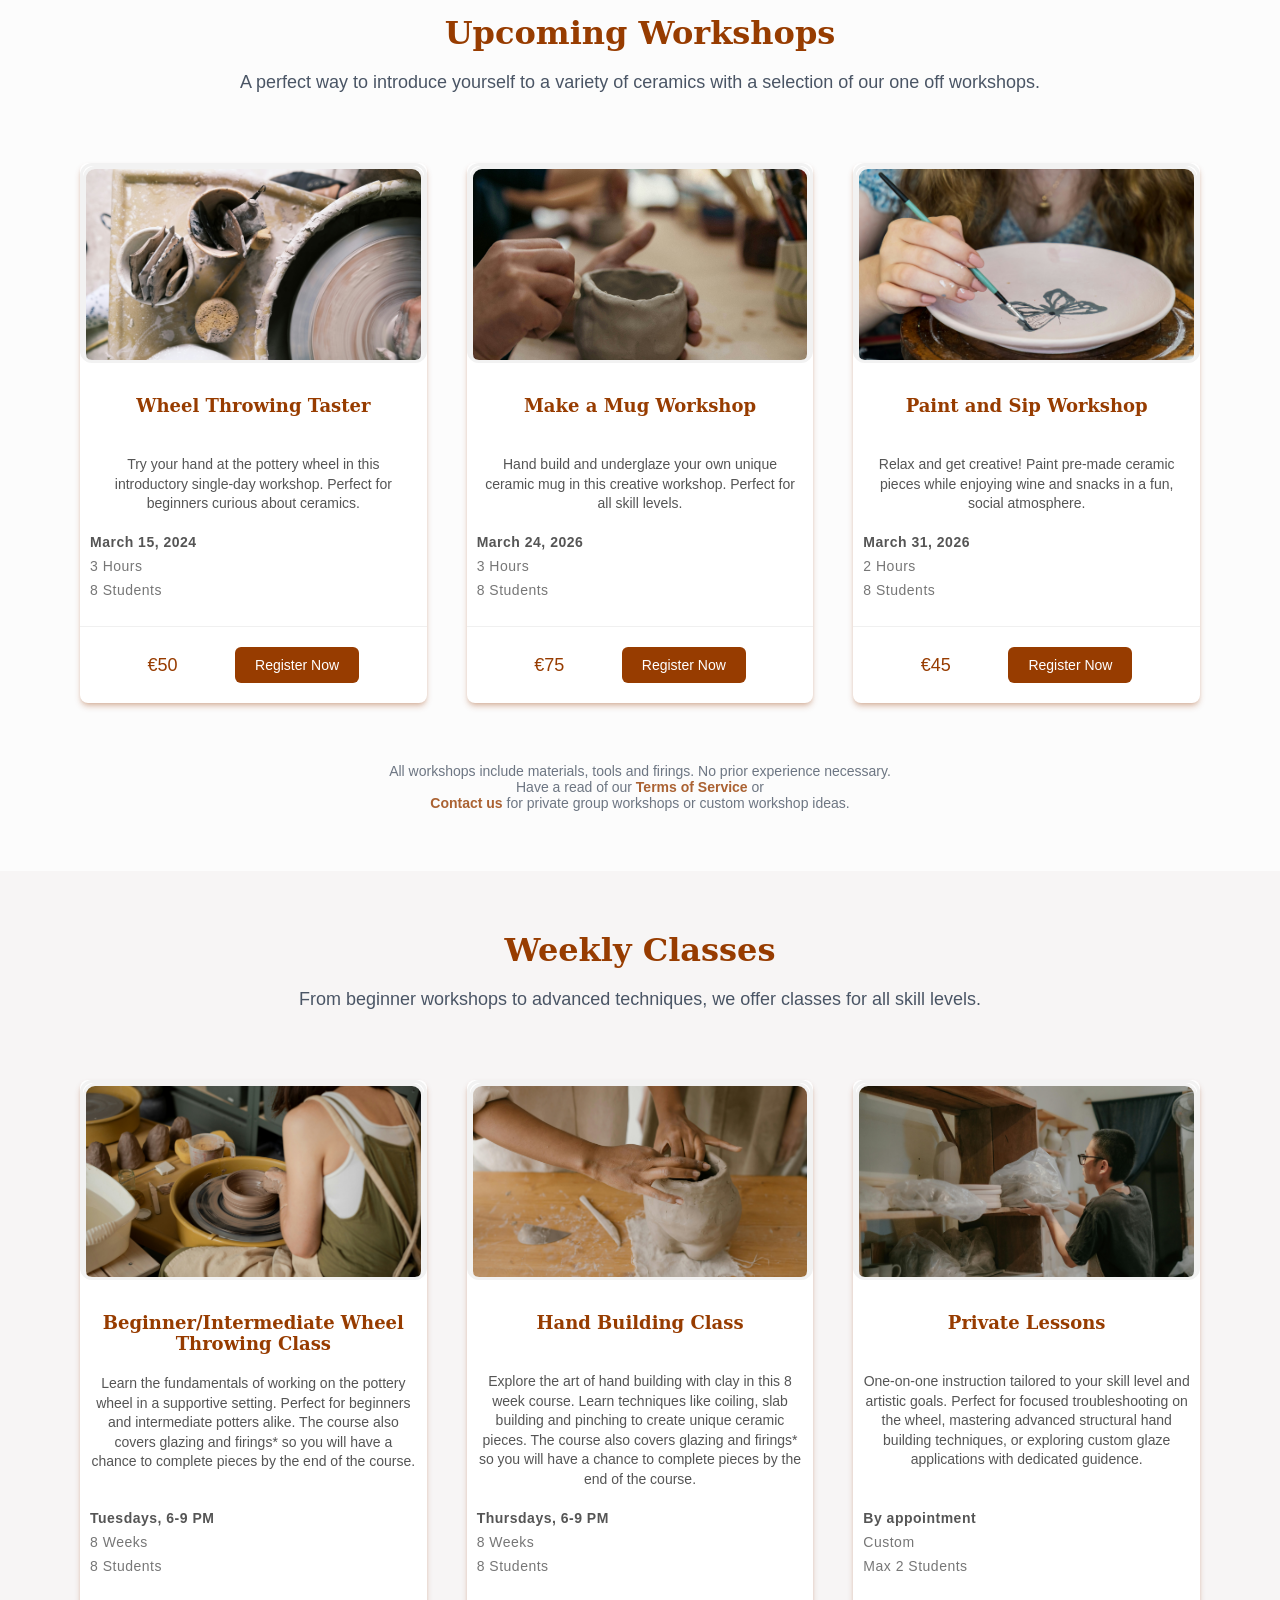
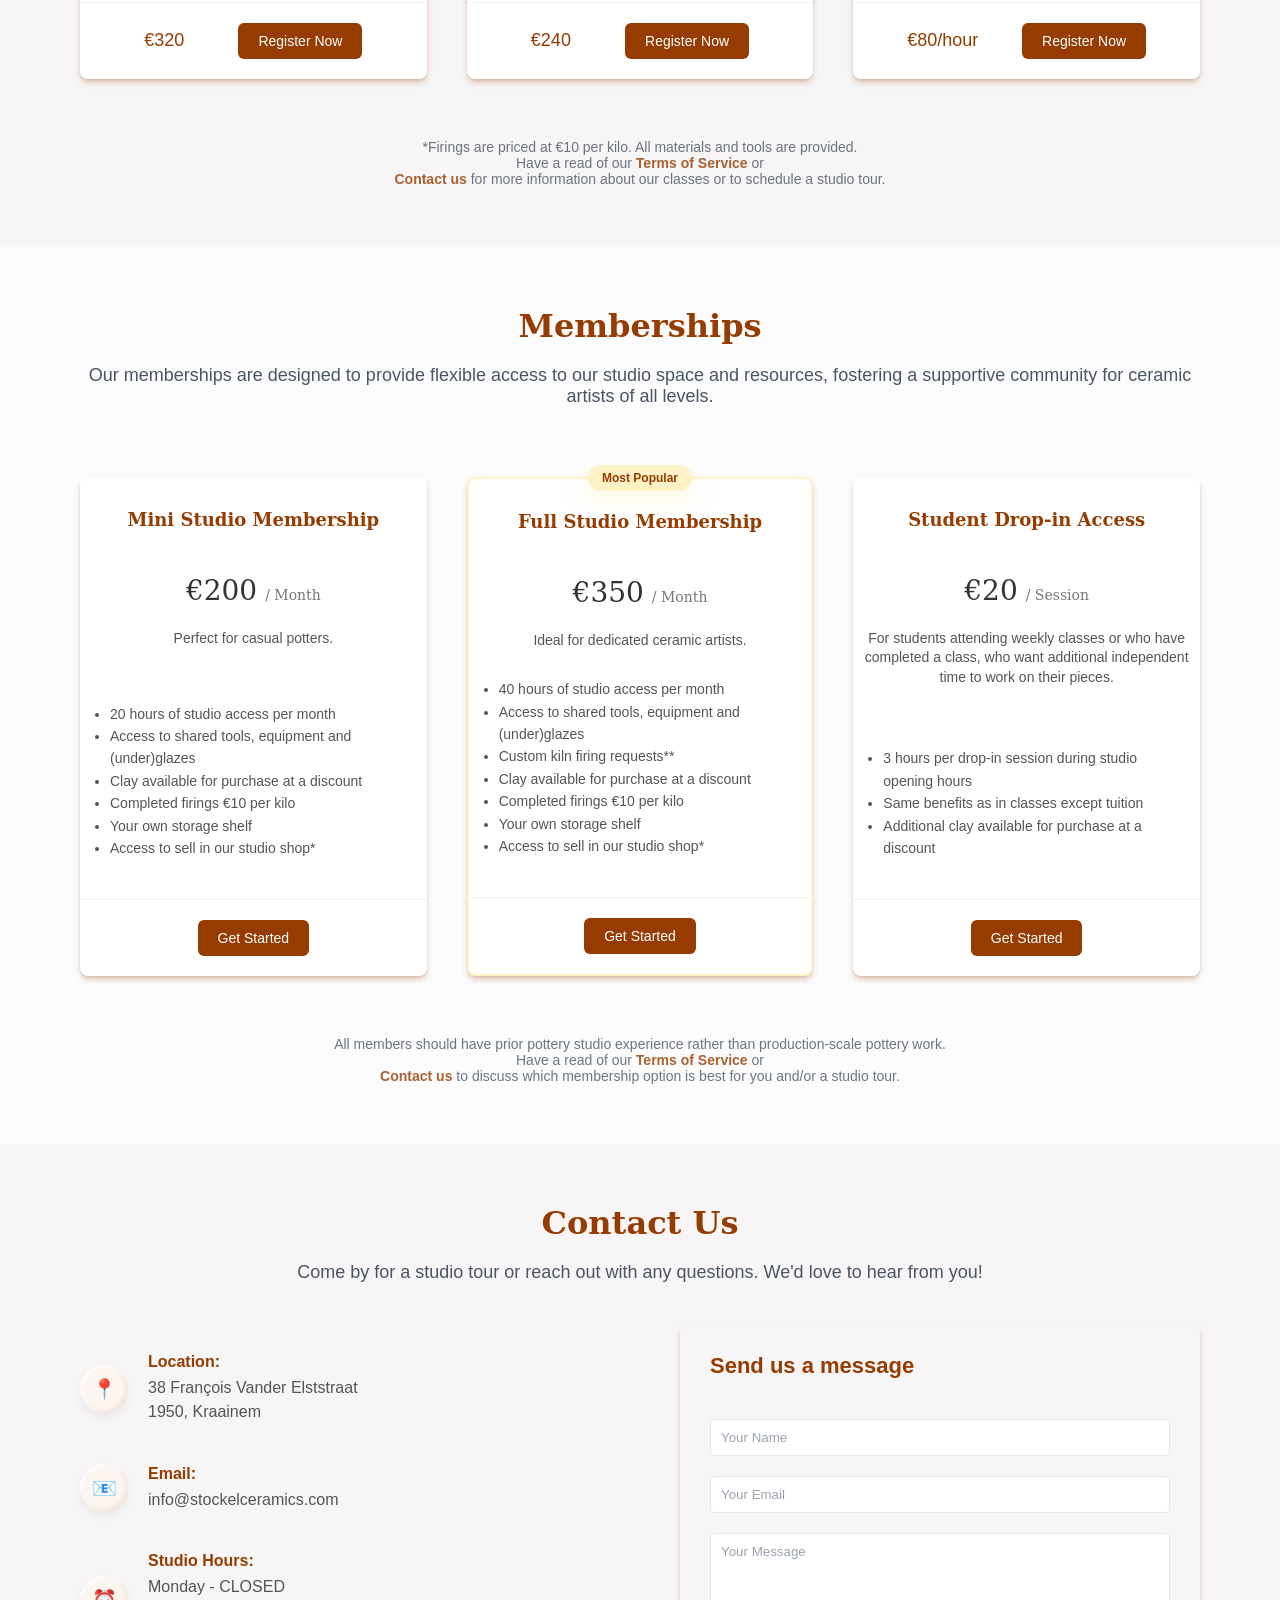
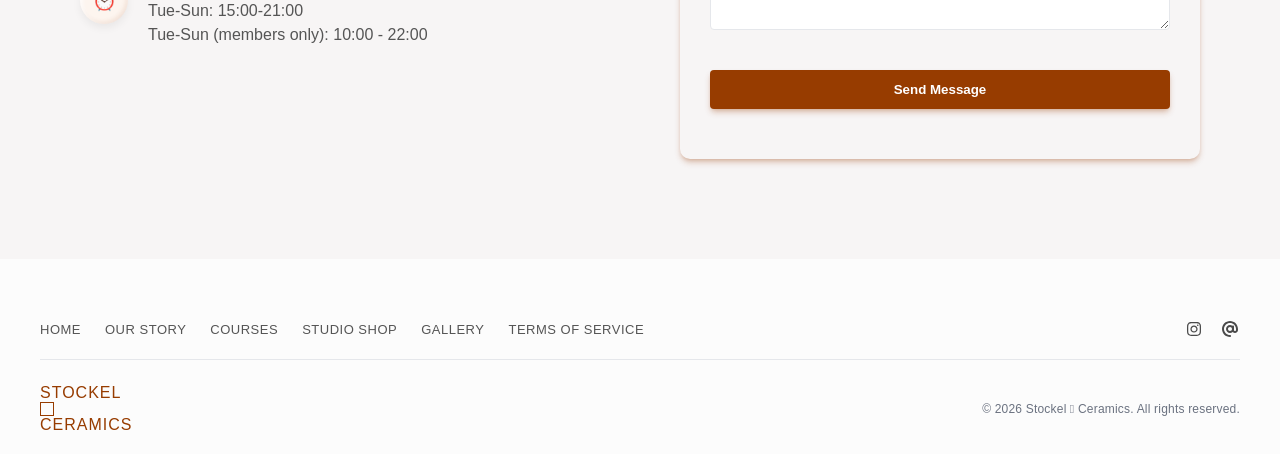
==== commit 3258379a: "UX edits - aligned the delete buttons in cart. - fixed cut off 'most popular' badge in desktop - add" ====
--- a/index.html
+++ b/index.html
@@ -552,10 +552,12 @@
 
           <div class="site-footer__bottom-row">
             <div class="site-footer__brand">
-              <span class="site-footer__logo">Stockel</span>
-              <div class="site-footer__logo-square"></div>
-              <!-- The simple square outline -->
-              <span class="site-footer__logo">Ceramics</span>
+              <a href="#top" class="footer-logo">
+                <span class="site-footer__logo">Stockel</span>
+                <div class="site-footer__logo-square"></div>
+                <!-- The simple square outline -->
+                <span class="site-footer__logo">Ceramics</span>
+              </a>
             </div>
             <p class="site-footer__copyright">
               © 2026 Stockel ⃞ Ceramics. All rights reserved.
--- a/src/styles.css
+++ b/src/styles.css
@@ -17,17 +17,24 @@
 
 /* Header & Logo */
 .header {
-  width: 100%; /* Changed from 1030px to be responsive */
-  height: 80px;
-  padding: 0 40px;
-  display: flex;
-  justify-content: space-between;
+  position: sticky;
+  top: 0;
+  width: 100%;
+  background-color: #ffffff;
+  z-index: 999;
+  border-bottom: 1px solid #f3f4f6;
+  padding: 16px 0;
+  display: flex;
+  justify-content: space-between; /* Pushes logo left, navigation right */
   align-items: center;
-  background: rgba(255, 255, 255, 0.95);
-  box-shadow: 0 1px 3px rgba(0, 0, 0, 0.1);
-  position: sticky; /* Keeps header at top while scrolling */
-  top: 0;
-  z-index: 1000;
+}
+
+.header .logo {
+  margin-left: 10%;
+}
+
+.header .navigation {
+  margin-right: 10%;
 }
 
 .logo {
@@ -512,7 +519,9 @@
 
 .section__header {
   text-align: center;
-  margin-bottom: 40px;
+  margin-bottom: 50px;
+  position: relative;
+  z-index: 0;
 }
 
 .section-title {
@@ -522,8 +531,9 @@
 
 .section__list {
   display: grid;
+  gap: 40px;
   grid-template-columns: repeat(3, 1fr);
-  gap: 40px;
+  padding-top: 20px;
 }
 
 .offer-card {
@@ -534,6 +544,7 @@
     0px 2px 4px -2px rgba(151, 60, 0, 0.2); /* Subtle shadow for depth */
   display: flex;
   flex-direction: column;
+  overflow: visible;
 }
 
 .offer-card__image {
@@ -542,6 +553,7 @@
   height: 200px;
   object-fit: cover;
   width: 100%;
+  overflow: hidden;
 }
 
 .offer-card__content {
@@ -695,7 +707,9 @@
 
 .offer-card--most-popular {
   border: 2px solid #fef3c6;
+  margin-top: 0;
   position: relative;
+  z-index: 10;
 }
 
 .offer-card__badge {
@@ -709,11 +723,12 @@
   left: 50%;
   padding: 4px 12px;
   position: absolute;
-  top: -10px;
+  top: -14px;
   transform: translateX(-50%);
-}
-
-.offer-card__register-btn--most-popular {
+  z-index: 12;
+}
+
+/*.offer-card__register-btn--most-popular {
   background-color: #fef3c6;
   color: #973c00;
 }
@@ -725,7 +740,7 @@
   transition:
     background 0.2s,
     opacity 0.2s;
-}
+}*/
 
 /* CONTACT SECTION*/
 
@@ -746,7 +761,7 @@
   margin-top: 10px;
 }
 
-.contact-us_info {
+.contact-us__info {
   margin-top: 30px;
 }
 
@@ -925,6 +940,11 @@
   justify-content: space-between;
 }
 
+.footer-logo {
+  cursor: pointer;
+  text-decoration: none;
+}
+
 .site-footer__logo {
   color: #973c00;
   font-size: 16px;
@@ -1012,10 +1032,12 @@
 .contract-link {
   color: #973c00;
   text-decoration: none;
-}
-
-.contract-link:hover {
-  text-decoration: none;
+  transition: color 0.2s ease;
+}
+
+.contract-link:hover,
+.contract-link:hover strong {
+  color: #7a3100;
 }
 
 /* SENT MESSAGE POPUP */
@@ -1132,6 +1154,7 @@
   flex-direction: row;
   gap: 20px;
   padding: 20px 0;
+  width: 100%;
 }
 
 .cart-sidecar__item-row:first-child {
@@ -1250,7 +1273,7 @@
   height: 24px;
   justify-content: center;
   line-height: 1;
-  margin-left: 10px;
+  margin-left: auto;
   padding-bottom: 2px;
   transition: all 0.2 ease;
   width: 24px;
@@ -1501,3 +1524,468 @@
 }
 
 /* DEVICES LAYOUT */
+
+@media screen and (max-width: 768px) {
+  .header {
+    flex-direction: column;
+    gap: 12px;
+    padding: 16px 20px;
+    height: auto;
+  }
+
+  .header .logo {
+    margin-left: 0;
+    display: flex;
+    justify-content: center;
+    width: 100%;
+  }
+
+  .header .navigation {
+    margin-right: 0;
+    width: 100%;
+  }
+
+  .nav-list {
+    flex-direction: row;
+    flex-wrap: wrap;
+    justify-content: center;
+    gap: 16px;
+    padding: 0;
+    margin: 0;
+  }
+
+  .nav-link {
+    font-size: 13px;
+  }
+
+  .nav-cart {
+    justify-content: center;
+  }
+
+  .hero {
+    padding: 40px 20px;
+    height: auto;
+  }
+
+  .hero__intro {
+    font-size: 15px;
+    max-width: 100%;
+    padding: 0;
+  }
+
+  .about__hero {
+    display: flex;
+    flex-direction: column;
+    gap: 30px;
+    padding: 0 24px;
+    margin-bottom: 50px;
+    width: 100%;
+    max-width: 100%;
+  }
+
+  .about__text,
+  .about__image-wrapper {
+    display: block;
+    width: 100%;
+    max-width: 100%;
+  }
+
+  .about-text p {
+    font-size: 15px;
+    line-height: 1.6;
+    text-align: justify;
+    width: 100%;
+    max-width: 100%;
+    margin-bottom: 0;
+  }
+
+  .about-title {
+    font-size: 26px;
+    text-align: center;
+    margin-bottom: 16px;
+  }
+
+  .studio-intro {
+    font-size: 15px;
+    line-height: 1.6;
+    text-align: justify;
+    max-width: 100%;
+    margin: 0;
+  }
+
+  .values-grid {
+    align-items: center;
+    display: flex;
+    flex-direction: column;
+    gap: 40px;
+    padding: 20px 24px;
+    width: 100%;
+  }
+
+  .value-card {
+    display: flex;
+    flex-direction: column;
+    align-items: center;
+    text-align: center;
+  }
+
+  .section__list {
+    display: grid;
+    grid-template-columns: 1fr;
+    gap: 40px;
+    padding: 0 24px;
+    position: relative;
+    width: 100%;
+    z-index: 1;
+  }
+
+  .offer-card {
+    width: 100%;
+    max-width: 100%;
+    box-shadow: 0px 4px 15px rgba(151, 60, 0, 0.06);
+  }
+
+  #memberships .offer-card {
+    overflow: visible;
+  }
+
+  .offer-card__image {
+    height: 180px;
+  }
+
+  .offer-card__content {
+    padding: 16px 16px 12px 16px;
+  }
+
+  .offer-card__title {
+    font-size: 18px;
+    min-height: auto;
+    text-align: center;
+    margin-bottom: 8px;
+  }
+
+  .offer-card__description {
+    font-size: 14px;
+    line-height: 1.4;
+    text-align: justify;
+    margin-top: 8px;
+    margin-bottom: 16px;
+  }
+
+  .offer-card__date,
+  .offer-card__duration,
+  .offer-card__class-size {
+    font-size: 13px;
+    margin-bottom: 6px;
+    text-align: left;
+  }
+
+  .offer-card__footer {
+    padding: 12px 16px 16px 16px;
+    display: flex;
+    justify-content: space-between;
+    align-items: center;
+    gap: 12px;
+  }
+
+  #memberships .offer-card__footer {
+    display: flex;
+    justify-content: flex-end;
+    padding: 12px 16px 16px 16px;
+    width: 100%;
+  }
+
+  .offer-card__price {
+    font-size: 18px;
+    font-weight: 600;
+  }
+
+  .offer-card__register-btn {
+    padding: 10px 16px;
+    font-size: 13px;
+  }
+
+  #memberships .offer-card__register-btn {
+    font-size: 13px;
+    padding: 10px 20px;
+  }
+
+  .offer__footer {
+    margin-top: 40px;
+    padding: 0 24px;
+  }
+
+  .offer__footer-text {
+    font-size: 13px;
+    line-height: 1.5;
+    text-align: center;
+  }
+
+  .offer-card--most-popular {
+    margin-top: 20px;
+    margin-bottom: 10px;
+  }
+
+  #memberships .offer-card--most-popular {
+    margin-top: 35px;
+    margin-bottom: 15px;
+  }
+
+  .offer-card__badge {
+    top: -14px;
+    font-size: 11px;
+    padding: 4px 12px;
+  }
+
+  .membership-card__price-box {
+    margin-top: 10px;
+    margin-bottom: 8px;
+    justify-content: center;
+  }
+
+  .membership-card__price {
+    font-size: 28px;
+  }
+
+  .membership-benefits {
+    padding: 10px 16px 15px 24px;
+    margin: 0;
+    width: 100%;
+  }
+
+  .membership-benefits li {
+    font-size: 13px;
+    line-height: 1.5;
+    margin-bottom: 8px;
+  }
+
+  .membership-card__description {
+    font-size: 14px;
+    margin-bottom: 12px;
+  }
+
+  .section-subtitle {
+    font-size: 15px;
+    line-height: 1.5;
+    padding: 0 24px;
+    margin-left: auto;
+    margin-right: auto;
+    max-width: 100%;
+    display: block;
+  }
+
+  .contact-us__container {
+    display: flex;
+    flex-direction: column;
+    gap: 40px;
+    padding: 0 24px;
+    width: 100%;
+  }
+
+  .contact-us__info {
+    width: 100%;
+    max-width: 100%;
+    display: flex;
+    flex-direction: column;
+    gap: 24px;
+  }
+
+  .info-details {
+    display: flex;
+    align-items: flex-start;
+    gap: 16px;
+  }
+
+  .info-icon {
+    font-size: 20px;
+    line-height: 1;
+  }
+
+  .info-text p {
+    font-size: 14px;
+    line-height: 1.5;
+    margin-top: 4px;
+    color: #555;
+  }
+
+  .contact-form {
+    width: 100%;
+    max-width: 100%;
+    padding: 30px 20px;
+    background: white;
+    border-radius: 12px;
+    border: 1px solid #e5e7eb;
+    box-shadow: 0px 4px 15px rgba(151, 60, 0, 0.4);
+  }
+
+  .form-header {
+    font-size: 18px;
+    margin-bottom: 20px;
+    text-align: center;
+  }
+
+  .user-details {
+    display: flex;
+    flex-direction: column;
+    gap: 16px;
+    width: 100%;
+  }
+
+  .contact-form input,
+  .contact-form textarea {
+    width: 100%;
+    padding: 12px 16px;
+    font-size: 14px;
+  }
+
+  .btn-submit {
+    width: 100%;
+    padding: 14px;
+    font-size: 14px;
+    font-weight: 600;
+    margin-top: 10px;
+  }
+
+  .footer {
+    padding: 40px 24px 30px 24px;
+  }
+
+  .site-footer__top-row {
+    display: flex;
+    flex-direction: column;
+    align-items: center;
+    gap: 24px;
+    width: 100%;
+  }
+
+  .site-footer__nav {
+    display: flex;
+    flex-direction: row;
+    flex-wrap: wrap;
+    justify-content: center;
+    gap: 16px 20px;
+    width: 100%;
+    max-width: 320px;
+    margin: 0 auto;
+  }
+
+  .site-footer__nav a {
+    font-size: 13px;
+    letter-spacing: 0.5px;
+    white-space: nowrap;
+  }
+
+  .site-footer__socials {
+    display: flex;
+    justify-content: center;
+    gap: 20px;
+    margin-top: 4px;
+  }
+
+  .site-footer__divider {
+    margin: 24px 0;
+  }
+
+  .site-footer__bottom-row {
+    display: flex;
+    flex-direction: column;
+    align-items: center;
+    gap: 16px;
+    text-align: center;
+    width: 100%;
+  }
+
+  .site-footer__brand {
+    display: flex;
+    flex-direction: column;
+    align-items: center;
+    justify-content: center;
+    gap: 4px;
+    margin: 0;
+  }
+
+  .site-footer__logo-square {
+    margin: 4px 0;
+  }
+
+  .site-footer__copyright {
+    font-size: 12px;
+    line-height: 1.4;
+    color: #6b7280;
+    margin: 0;
+    padding: 0 10px;
+  }
+
+  .checkout-page__section {
+    width: 100%;
+    padding: 40px 0;
+    background-color: #fcfcfc;
+  }
+
+  .checkout-page__header {
+    text-align: center;
+    margin-bottom: 30px;
+    padding: 0 20px;
+  }
+
+  .checkout-page__container {
+    display: flex;
+    flex-direction: column;
+    gap: 40px;
+    padding: 0 20px;
+    width: 100%;
+    max-width: 100%;
+  }
+
+  .checkout-page__summary-panel {
+    width: 100%;
+    max-width: 100%;
+    padding: 0;
+  }
+
+  .checkout-page-title {
+    font-size: 18px;
+    text-align: center;
+    margin-bottom: 20px;
+  }
+
+  .checkout-form-card {
+    width: 100%;
+    max-width: 100%;
+    padding: 30px 20px;
+    margin: 0;
+    box-sizing: border-box;
+  }
+
+  .checkout-form-header {
+    width: 100%;
+    max-width: 100%;
+    padding: 30px 20px;
+    margin: 0;
+    box-sizing: border-box;
+  }
+
+  .checkout-form-header {
+    font-size: 18px;
+    text-align: center;
+    margin-bottom: 12px;
+  }
+
+  .checkout-user-details {
+    margin-bottom: 100%;
+    width: 100%;
+  }
+
+  .checkout-form-card input,
+  .btn-checkout-submit {
+    width: 100%;
+    max-width: 100%;
+    box-sizing: border-box;
+  }
+
+  .checkout-terms-checkbox {
+    margin-top: 12px;
+    margin-bottom: 8px;
+    padding: 0 4px;
+  }
+}
